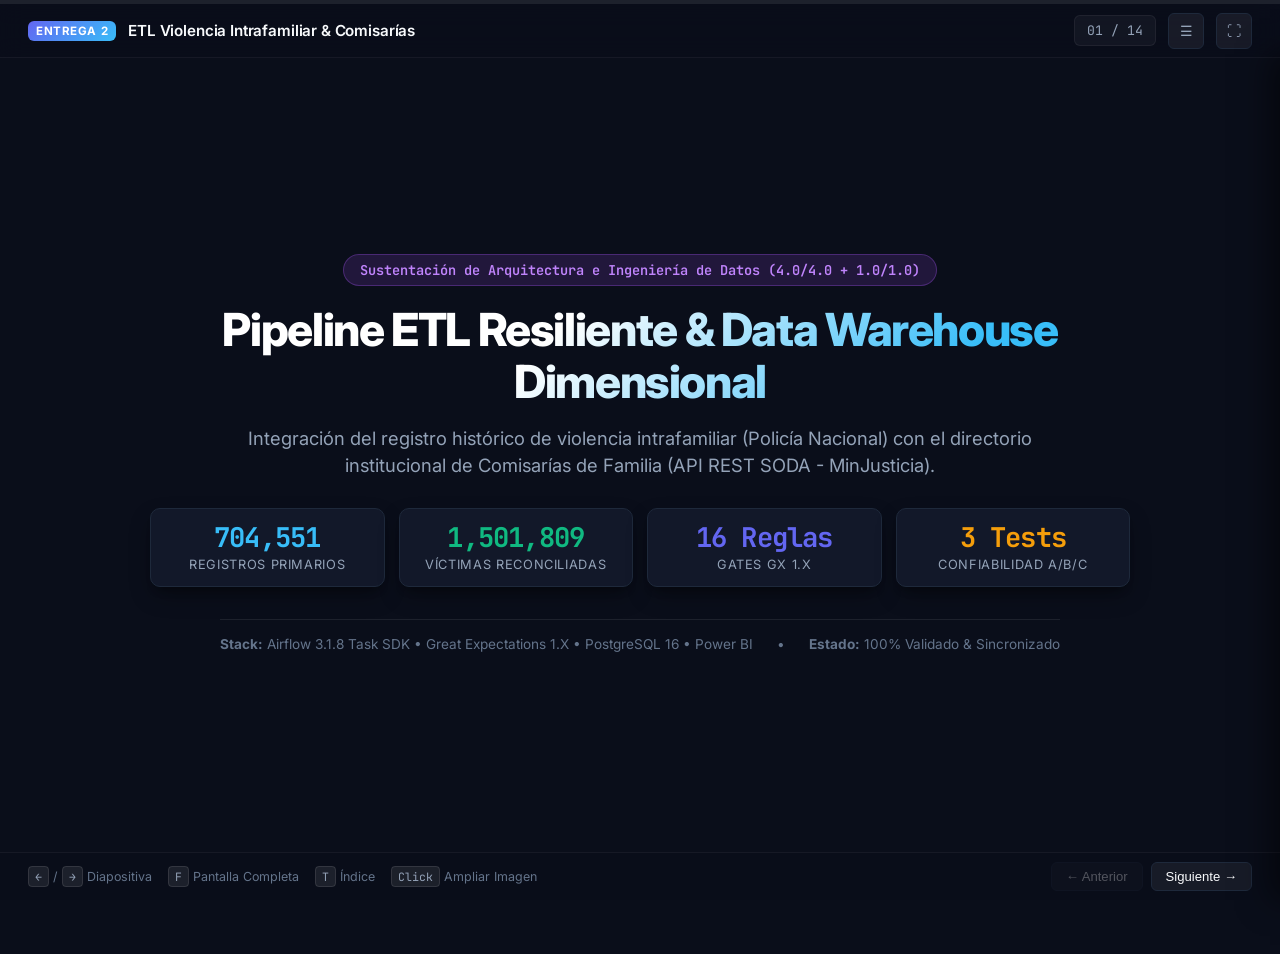
==== slides.html @ 7ca4d3dc "docs: add interactive HTML presentation for Project 2 defense (Deliverable 12)" ====
<!DOCTYPE html>
<html lang="es">
<head>
  <meta charset="UTF-8">
  <meta name="viewport" content="width=device-width, initial-scale=1.0">
  <title>Sustentación Proyecto 2: Pipeline ETL Resiliente y Data Warehouse Dimensional</title>
  <meta name="description" content="Presentación interactiva de sustentación técnica para la Segunda Entrega del Proyecto ETL: Violencia Intrafamiliar y Comisarías de Familia en Colombia.">
  <link rel="preconnect" href="https://fonts.googleapis.com">
  <link rel="preconnect" href="https://fonts.gstatic.com" crossorigin>
  <link href="https://fonts.googleapis.com/css2?family=Inter:wght@300;400;500;600;700;800&family=JetBrains+Mono:wght@400;500;700&display=swap" rel="stylesheet">
  <style>
    :root {
      --bg-dark: #0a0e1a;
      --bg-card: #121829;
      --bg-card-hover: #18223a;
      --border-color: #1e293b;
      --border-highlight: #3b82f6;
      --text-main: #f8fafc;
      --text-muted: #94a3b8;
      --text-dim: #64748b;
      --accent-blue: #38bdf8;
      --accent-indigo: #6366f1;
      --accent-emerald: #10b981;
      --accent-rose: #f43f5e;
      --accent-amber: #f59e0b;
      --accent-purple: #a855f7;
      --font-sans: 'Inter', -apple-system, BlinkMacSystemFont, 'Segoe UI', Roboto, sans-serif;
      --font-mono: 'JetBrains Mono', monospace;
      --radius-sm: 6px;
      --radius-md: 10px;
      --radius-lg: 16px;
      --shadow-card: 0 10px 25px -5px rgba(0, 0, 0, 0.4), 0 8px 10px -6px rgba(0, 0, 0, 0.3);
      --shadow-glow: 0 0 20px rgba(56, 189, 248, 0.2);
    }

    * {
      box-sizing: border-box;
      margin: 0;
      padding: 0;
    }

    body {
      font-family: var(--font-sans);
      background-color: var(--bg-dark);
      color: var(--text-main);
      overflow: hidden;
      height: 100vh;
      width: 100vw;
      user-select: none;
    }

    /* Top Progress Bar */
    #progress-bar-container {
      position: fixed;
      top: 0;
      left: 0;
      width: 100%;
      height: 4px;
      background: rgba(255, 255, 255, 0.08);
      z-index: 100;
    }

    #progress-bar {
      height: 100%;
      width: 0%;
      background: linear-gradient(90deg, var(--accent-indigo), var(--accent-blue), var(--accent-emerald));
      transition: width 0.3s cubic-bezier(0.4, 0, 0.2, 1);
    }

    /* Global Header */
    header {
      position: fixed;
      top: 4px;
      left: 0;
      right: 0;
      height: 54px;
      display: flex;
      align-items: center;
      justify-content: space-between;
      padding: 0 28px;
      background: rgba(10, 14, 26, 0.85);
      backdrop-filter: blur(12px);
      border-bottom: 1px solid rgba(255, 255, 255, 0.05);
      z-index: 90;
    }

    .brand {
      display: flex;
      align-items: center;
      gap: 12px;
      font-size: 0.95rem;
      font-weight: 600;
      color: var(--text-main);
      letter-spacing: -0.01em;
    }

    .brand-badge {
      background: linear-gradient(135deg, var(--accent-indigo), var(--accent-blue));
      color: white;
      font-size: 0.72rem;
      font-weight: 700;
      padding: 3px 8px;
      border-radius: var(--radius-sm);
      text-transform: uppercase;
      letter-spacing: 0.05em;
    }

    .header-actions {
      display: flex;
      align-items: center;
      gap: 12px;
    }

    .btn-icon {
      background: rgba(255, 255, 255, 0.06);
      border: 1px solid var(--border-color);
      color: var(--text-muted);
      width: 36px;
      height: 36px;
      border-radius: var(--radius-sm);
      display: inline-flex;
      align-items: center;
      justify-content: center;
      cursor: pointer;
      transition: all 0.2s ease;
      font-size: 0.9rem;
    }

    .btn-icon:hover {
      background: rgba(255, 255, 255, 0.12);
      color: var(--text-main);
      border-color: var(--accent-blue);
    }

    .slide-counter {
      font-family: var(--font-mono);
      font-size: 0.82rem;
      color: var(--text-muted);
      background: rgba(255, 255, 255, 0.04);
      padding: 6px 12px;
      border-radius: var(--radius-sm);
      border: 1px solid rgba(255, 255, 255, 0.06);
    }

    /* Slides Deck Container */
    #deck {
      position: relative;
      width: 100vw;
      height: calc(100vh - 54px - 48px);
      margin-top: 54px;
      overflow: hidden;
    }

    .slide {
      position: absolute;
      top: 0;
      left: 0;
      width: 100%;
      height: 100%;
      padding: 32px 54px;
      display: flex;
      flex-direction: column;
      opacity: 0;
      pointer-events: none;
      transform: translateX(60px);
      transition: opacity 0.35s ease, transform 0.35s cubic-bezier(0.16, 1, 0.3, 1);
      overflow-y: auto;
    }

    .slide.active {
      opacity: 1;
      pointer-events: auto;
      transform: translateX(0);
    }

    .slide.prev {
      transform: translateX(-60px);
      opacity: 0;
    }

    /* Slide Header */
    .slide-header {
      margin-bottom: 22px;
      display: flex;
      justify-content: space-between;
      align-items: flex-end;
      border-bottom: 1px solid rgba(255, 255, 255, 0.06);
      padding-bottom: 14px;
    }

    .slide-tag {
      font-family: var(--font-mono);
      font-size: 0.75rem;
      font-weight: 600;
      text-transform: uppercase;
      letter-spacing: 0.08em;
      color: var(--accent-blue);
      margin-bottom: 4px;
    }

    .slide-title {
      font-size: 1.85rem;
      font-weight: 700;
      letter-spacing: -0.02em;
      color: var(--text-main);
      display: flex;
      align-items: center;
      gap: 12px;
    }

    .slide-subtitle {
      font-size: 0.95rem;
      color: var(--text-muted);
      margin-top: 4px;
      max-width: 850px;
    }

    .slide-body {
      flex: 1;
      display: flex;
      flex-direction: column;
      gap: 18px;
    }

    /* Layout Grids */
    .grid-2 {
      display: grid;
      grid-template-columns: 1fr 1fr;
      gap: 20px;
      height: 100%;
    }

    .grid-3 {
      display: grid;
      grid-template-columns: repeat(3, 1fr);
      gap: 16px;
    }

    .grid-4 {
      display: grid;
      grid-template-columns: repeat(4, 1fr);
      gap: 14px;
    }

    .grid-sidebar {
      display: grid;
      grid-template-columns: 360px 1fr;
      gap: 24px;
      height: 100%;
    }

    .grid-main-side {
      display: grid;
      grid-template-columns: 1.35fr 1fr;
      gap: 22px;
      height: 100%;
    }

    /* Card Component */
    .card {
      background: var(--bg-card);
      border: 1px solid var(--border-color);
      border-radius: var(--radius-md);
      padding: 20px;
      box-shadow: var(--shadow-card);
      display: flex;
      flex-direction: column;
      position: relative;
      overflow: hidden;
    }

    .card.highlight {
      border-color: rgba(56, 189, 248, 0.4);
      background: linear-gradient(145deg, rgba(18, 24, 41, 0.95), rgba(30, 41, 59, 0.6));
    }

    .card.accent-emerald {
      border-left: 4px solid var(--accent-emerald);
    }

    .card.accent-blue {
      border-left: 4px solid var(--accent-blue);
    }

    .card.accent-amber {
      border-left: 4px solid var(--accent-amber);
    }

    .card.accent-rose {
      border-left: 4px solid var(--accent-rose);
    }

    .card.accent-indigo {
      border-left: 4px solid var(--accent-indigo);
    }

    .card-title {
      font-size: 1.05rem;
      font-weight: 600;
      color: var(--text-main);
      margin-bottom: 10px;
      display: flex;
      align-items: center;
      justify-content: space-between;
      gap: 8px;
    }

    .card-subtitle {
      font-size: 0.82rem;
      color: var(--text-muted);
      margin-bottom: 12px;
    }

    /* Metric Badge & Pill */
    .metric-value {
      font-family: var(--font-mono);
      font-size: 2rem;
      font-weight: 700;
      color: var(--text-main);
      line-height: 1.1;
      letter-spacing: -0.03em;
    }

    .metric-label {
      font-size: 0.8rem;
      color: var(--text-muted);
      text-transform: uppercase;
      letter-spacing: 0.05em;
      margin-top: 4px;
    }

    .pill {
      font-family: var(--font-mono);
      font-size: 0.72rem;
      padding: 3px 8px;
      border-radius: 999px;
      font-weight: 600;
      display: inline-flex;
      align-items: center;
      gap: 5px;
      width: fit-content;
    }

    .pill.emerald { background: rgba(16, 185, 129, 0.15); color: #34d399; border: 1px solid rgba(16, 185, 129, 0.3); }
    .pill.blue { background: rgba(56, 189, 248, 0.15); color: #38bdf8; border: 1px solid rgba(56, 189, 248, 0.3); }
    .pill.rose { background: rgba(244, 63, 94, 0.15); color: #fb7185; border: 1px solid rgba(244, 63, 94, 0.3); }
    .pill.amber { background: rgba(245, 158, 11, 0.15); color: #fbbf24; border: 1px solid rgba(245, 158, 11, 0.3); }
    .pill.purple { background: rgba(168, 85, 247, 0.15); color: #c084fc; border: 1px solid rgba(168, 85, 247, 0.3); }

    /* Lists */
    ul.check-list, ol.num-list {
      list-style: none;
      display: flex;
      flex-direction: column;
      gap: 10px;
      font-size: 0.88rem;
      color: #cbd5e1;
    }

    ul.check-list li {
      position: relative;
      padding-left: 22px;
      line-height: 1.45;
    }

    ul.check-list li::before {
      content: "✓";
      position: absolute;
      left: 0;
      color: var(--accent-emerald);
      font-weight: 700;
      font-size: 0.9rem;
    }

    ol.num-list {
      counter-reset: custom-counter;
    }

    ol.num-list li {
      counter-increment: custom-counter;
      position: relative;
      padding-left: 26px;
      line-height: 1.45;
    }

    ol.num-list li::before {
      content: counter(custom-counter);
      position: absolute;
      left: 0;
      top: 1px;
      background: rgba(255, 255, 255, 0.08);
      color: var(--accent-blue);
      font-family: var(--font-mono);
      font-size: 0.72rem;
      width: 18px;
      height: 18px;
      border-radius: 50%;
      display: flex;
      align-items: center;
      justify-content: center;
      font-weight: 700;
    }

    /* Tables */
    .table-container {
      width: 100%;
      overflow-x: auto;
      border-radius: var(--radius-sm);
      border: 1px solid rgba(255, 255, 255, 0.08);
    }

    table.data-table {
      width: 100%;
      border-collapse: collapse;
      font-size: 0.82rem;
      text-align: left;
    }

    table.data-table th {
      background: rgba(255, 255, 255, 0.04);
      color: var(--text-muted);
      font-family: var(--font-mono);
      font-weight: 600;
      text-transform: uppercase;
      font-size: 0.72rem;
      padding: 10px 14px;
      border-bottom: 1px solid rgba(255, 255, 255, 0.08);
    }

    table.data-table td {
      padding: 9px 14px;
      border-bottom: 1px solid rgba(255, 255, 255, 0.04);
      color: #cbd5e1;
    }

    table.data-table tr:last-child td {
      border-bottom: none;
    }

    table.data-table tr:hover td {
      background: rgba(255, 255, 255, 0.02);
    }

    /* Images & Lightbox Trigger */
    .img-preview-box {
      position: relative;
      border-radius: var(--radius-md);
      overflow: hidden;
      border: 1px solid var(--border-color);
      background: #000;
      cursor: zoom-in;
      display: flex;
      align-items: center;
      justify-content: center;
      max-height: 100%;
      transition: transform 0.2s ease, border-color 0.2s ease;
    }

    .img-preview-box:hover {
      border-color: var(--accent-blue);
      box-shadow: var(--shadow-glow);
    }

    .img-preview-box img {
      width: 100%;
      height: 100%;
      object-fit: contain;
      display: block;
      transition: opacity 0.2s;
    }

    .zoom-hint {
      position: absolute;
      bottom: 8px;
      right: 8px;
      background: rgba(0, 0, 0, 0.75);
      color: white;
      font-size: 0.72rem;
      padding: 3px 8px;
      border-radius: var(--radius-sm);
      backdrop-filter: blur(4px);
      pointer-events: none;
      display: flex;
      align-items: center;
      gap: 4px;
    }

    /* Lightbox Modal */
    #lightbox {
      position: fixed;
      top: 0;
      left: 0;
      width: 100vw;
      height: 100vh;
      background: rgba(4, 7, 15, 0.94);
      backdrop-filter: blur(10px);
      z-index: 1000;
      display: none;
      align-items: center;
      justify-content: center;
      padding: 30px;
      flex-direction: column;
    }

    #lightbox.active {
      display: flex;
    }

    #lightbox img {
      max-width: 94vw;
      max-height: 86vh;
      object-fit: contain;
      border-radius: var(--radius-md);
      box-shadow: 0 20px 50px rgba(0,0,0,0.8);
      border: 1px solid rgba(255, 255, 255, 0.1);
    }

    #lightbox-caption {
      margin-top: 14px;
      color: var(--text-muted);
      font-size: 0.9rem;
      font-family: var(--font-mono);
      text-align: center;
    }

    #lightbox-close {
      position: absolute;
      top: 20px;
      right: 24px;
      background: rgba(255, 255, 255, 0.1);
      border: none;
      color: white;
      font-size: 1.5rem;
      width: 44px;
      height: 44px;
      border-radius: 50%;
      cursor: pointer;
      display: flex;
      align-items: center;
      justify-content: center;
      transition: background 0.2s;
    }

    #lightbox-close:hover {
      background: var(--accent-rose);
    }

    /* Code Snippets */
    .code-block {
      font-family: var(--font-mono);
      font-size: 0.78rem;
      background: rgba(0, 0, 0, 0.45);
      padding: 12px 14px;
      border-radius: var(--radius-sm);
      border: 1px solid rgba(255, 255, 255, 0.06);
      color: #38bdf8;
      overflow-x: auto;
      line-height: 1.45;
    }

    /* Global Navigation Footer */
    footer {
      position: fixed;
      bottom: 0;
      left: 0;
      right: 0;
      height: 48px;
      display: flex;
      align-items: center;
      justify-content: space-between;
      padding: 0 28px;
      background: rgba(10, 14, 26, 0.92);
      border-top: 1px solid rgba(255, 255, 255, 0.05);
      z-index: 90;
    }

    .nav-hints {
      display: flex;
      align-items: center;
      gap: 16px;
      font-size: 0.78rem;
      color: var(--text-dim);
    }

    .key-badge {
      background: rgba(255, 255, 255, 0.08);
      color: var(--text-muted);
      font-family: var(--font-mono);
      padding: 2px 6px;
      border-radius: 4px;
      font-size: 0.72rem;
      border: 1px solid rgba(255, 255, 255, 0.1);
    }

    .nav-controls {
      display: flex;
      align-items: center;
      gap: 8px;
    }

    .nav-btn {
      background: rgba(255, 255, 255, 0.06);
      border: 1px solid var(--border-color);
      color: var(--text-main);
      padding: 6px 14px;
      border-radius: var(--radius-sm);
      font-size: 0.82rem;
      font-weight: 500;
      cursor: pointer;
      display: flex;
      align-items: center;
      gap: 6px;
      transition: all 0.2s ease;
    }

    .nav-btn:hover {
      background: var(--accent-indigo);
      border-color: var(--accent-indigo);
      color: white;
    }

    .nav-btn:disabled {
      opacity: 0.3;
      pointer-events: none;
    }

    /* Table of Contents Drawer */
    #toc-drawer {
      position: fixed;
      top: 54px;
      right: -360px;
      width: 360px;
      height: calc(100vh - 54px);
      background: rgba(14, 20, 36, 0.96);
      backdrop-filter: blur(16px);
      border-left: 1px solid rgba(255, 255, 255, 0.08);
      z-index: 95;
      padding: 24px;
      transition: right 0.3s cubic-bezier(0.16, 1, 0.3, 1);
      overflow-y: auto;
      box-shadow: -10px 0 30px rgba(0,0,0,0.5);
    }

    #toc-drawer.open {
      right: 0;
    }

    .toc-title {
      font-size: 1.1rem;
      font-weight: 700;
      margin-bottom: 16px;
      display: flex;
      align-items: center;
      justify-content: space-between;
      color: var(--text-main);
    }

    .toc-list {
      list-style: none;
      display: flex;
      flex-direction: column;
      gap: 8px;
    }

    .toc-item {
      padding: 10px 14px;
      border-radius: var(--radius-sm);
      font-size: 0.85rem;
      color: var(--text-muted);
      cursor: pointer;
      display: flex;
      align-items: center;
      gap: 10px;
      transition: all 0.15s ease;
      border: 1px solid transparent;
    }

    .toc-item:hover {
      background: rgba(255, 255, 255, 0.05);
      color: var(--text-main);
    }

    .toc-item.active {
      background: rgba(56, 189, 248, 0.12);
      border-color: rgba(56, 189, 248, 0.3);
      color: var(--accent-blue);
      font-weight: 600;
    }

    .toc-idx {
      font-family: var(--font-mono);
      font-size: 0.72rem;
      color: var(--text-dim);
    }

    /* Print Styles */
    @media print {
      body {
        overflow: visible !important;
        height: auto !important;
        background: #fff !important;
        color: #000 !important;
      }
      header, footer, #progress-bar-container, #toc-drawer {
        display: none !important;
      }
      #deck {
        margin: 0 !important;
        height: auto !important;
      }
      .slide {
        position: relative !important;
        opacity: 1 !important;
        transform: none !important;
        page-break-after: always !important;
        height: 100vh !important;
        padding: 20px !important;
      }
      .card {
        background: #f8fafc !important;
        border: 1px solid #cbd5e1 !important;
        color: #000 !important;
      }
    }
  </style>
</head>
<body>

  <!-- Top Progress Bar -->
  <div id="progress-bar-container">
    <div id="progress-bar"></div>
  </div>

  <!-- Global Header -->
  <header>
    <div class="brand">
      <span class="brand-badge">Entrega 2</span>
      <span>ETL Violencia Intrafamiliar & Comisarías</span>
    </div>
    <div class="header-actions">
      <div class="slide-counter" id="slide-indicator">01 / 14</div>
      <button class="btn-icon" id="btn-toc" title="Tabla de Contenidos (T)">☰</button>
      <button class="btn-icon" id="btn-fullscreen" title="Pantalla Completa (F)">⛶</button>
    </div>
  </header>

  <!-- Slide Deck Container -->
  <main id="deck">

    <!-- SLIDE 1: PORTADA -->
    <section class="slide active" data-slide="1">
      <div style="height: 100%; display: flex; flex-direction: column; justify-content: center; align-items: center; text-align: center; max-width: 980px; margin: 0 auto;">
        <div class="pill purple" style="margin-bottom: 18px; font-size: 0.85rem; padding: 6px 16px;">
          Sustentación de Arquitectura e Ingeniería de Datos (4.0/4.0 + 1.0/1.0)
        </div>
        <h1 style="font-size: 2.85rem; font-weight: 800; letter-spacing: -0.03em; line-height: 1.15; margin-bottom: 16px; background: linear-gradient(135deg, #ffffff 40%, var(--accent-blue) 80%); -webkit-background-clip: text; -webkit-text-fill-color: transparent;">
          Pipeline ETL Resiliente & Data Warehouse Dimensional
        </h1>
        <p style="font-size: 1.15rem; color: var(--text-muted); line-height: 1.5; margin-bottom: 28px; max-width: 820px;">
          Integración del registro histórico de violencia intrafamiliar (Policía Nacional) con el directorio institucional de Comisarías de Familia (API REST SODA - MinJusticia).
        </p>
        
        <div class="grid-4" style="width: 100%; margin-bottom: 32px;">
          <div class="card" style="padding: 14px; text-align: center;">
            <div class="metric-value" style="color: var(--accent-blue); font-size: 1.7rem;">704,551</div>
            <div class="metric-label">Registros Primarios</div>
          </div>
          <div class="card" style="padding: 14px; text-align: center;">
            <div class="metric-value" style="color: var(--accent-emerald); font-size: 1.7rem;">1,501,809</div>
            <div class="metric-label">Víctimas Reconciliadas</div>
          </div>
          <div class="card" style="padding: 14px; text-align: center;">
            <div class="metric-value" style="color: var(--accent-indigo); font-size: 1.7rem;">16 Reglas</div>
            <div class="metric-label">Gates GX 1.X</div>
          </div>
          <div class="card" style="padding: 14px; text-align: center;">
            <div class="metric-value" style="color: var(--accent-amber); font-size: 1.7rem;">3 Tests</div>
            <div class="metric-label">Confiabilidad A/B/C</div>
          </div>
        </div>

        <div style="font-size: 0.85rem; color: var(--text-dim); display: flex; gap: 24px; align-items: center; border-top: 1px solid rgba(255, 255, 255, 0.08); padding-top: 16px;">
          <span><strong>Stack:</strong> Airflow 3.1.8 Task SDK • Great Expectations 1.X • PostgreSQL 16 • Power BI</span>
          <span>•</span>
          <span><strong>Estado:</strong> 100% Validado & Sincronizado</span>
        </div>
      </div>
    </section>

    <!-- SLIDE 2: ALCANCE ANALÍTICO R1-R7 -->
    <section class="slide" data-slide="2">
      <div class="slide-header">
        <div>
          <div class="slide-tag">Requisitos Analíticos & Valor del Negocio</div>
          <h2 class="slide-title">Continuidad R1–R5 y Nuevos Requisitos R6–R7</h2>
          <div class="slide-subtitle">Transición desde la línea base descriptiva hacia la analítica de capacidad de respuesta institucional mediante la API SODA.</div>
        </div>
        <span class="pill blue">Secciones 3 y 4</span>
      </div>

      <div class="slide-body">
        <div class="grid-2">
          <!-- Columna R1-R5 -->
          <div class="card accent-indigo">
            <div class="card-title">
              <span>Línea Base: Continuidad R1–R5</span>
              <span class="pill purple">Fuente Primaria</span>
            </div>
            <div class="card-subtitle">Monitoreo histórico, temporal, demográfico y geográfico (Policía Nacional).</div>
            <ul class="check-list" style="gap: 12px;">
              <li><strong>R1 (Evolución Anual):</strong> Serie de tiempo 2010–2026. Identificación de picos post-pandemia (>150k víctimas en 2024).</li>
              <li><strong>R2 (Concentración Geográfica):</strong> Departamentos con mayor volumen. Bogotá D.C., Antioquia y Cundinamarca concentran >45%.</li>
              <li><strong>R3 (Brecha de Género):</strong> Desagregación por sexo y grupos etarios. El 76.8% de las víctimas son mujeres en edad productiva.</li>
              <li><strong>R4 (Mecanismos de Agresión):</strong> Prevalencia de armas contundentes y violencia física directa (>90% de casos).</li>
              <li><strong>R5 (Vulnerabilidad de Menores):</strong> Distribución departamental de violencia contra niños, niñas y adolescentes.</li>
            </ul>
          </div>

          <!-- Columna R6-R7 -->
          <div class="card accent-emerald highlight">
            <div class="card-title">
              <span>Valor Agregado API: Requisitos R6 y R7</span>
              <span class="pill emerald">Integración API SODA</span>
            </div>
            <div class="card-subtitle">Cruces matemáticos entre la demanda de auxilio y la oferta institucional real.</div>
            
            <div style="display: flex; flex-direction: column; gap: 14px; margin-top: 6px;">
              <div style="background: rgba(16, 185, 129, 0.08); border: 1px solid rgba(16, 185, 129, 0.25); border-radius: var(--radius-sm); padding: 14px;">
                <div style="font-weight: 700; color: #34d399; font-size: 0.95rem; margin-bottom: 4px;">R6: Sobrecarga Institucional por Municipio</div>
                <div style="font-size: 0.85rem; color: #cbd5e1; line-height: 1.4;">
                  Calcula el ratio de <code>casos_por_comisaria = denuncias_totales / comisarias_activas</code>. Permite detectar municipios donde cada comisaría atiende más de 1,000 incidentes al año (ej. Soacha, Cali, Medellín).
                </div>
              </div>

              <div style="background: rgba(56, 189, 248, 0.08); border: 1px solid rgba(56, 189, 248, 0.25); border-radius: var(--radius-sm); padding: 14px;">
                <div style="font-weight: 700; color: #38bdf8; font-size: 0.95rem; margin-bottom: 4px;">R7: Índice de Prioridad Institucional (Vacío de Cobertura)</div>
                <div style="font-size: 0.85rem; color: #cbd5e1; line-height: 1.4;">
                  Identifica municipios con presencia significativa de violencia intrafamiliar pero con <strong>0 comisarías habilitadas</strong>. Prioriza la apertura urgente de sedes de justicia familiar en 29 municipios críticos.
                </div>
              </div>

              <div class="pill amber" style="margin-top: 4px;">
                Cumplimiento estricto: R6 y R7 requieren obligatoriamente datos de ambas fuentes.
              </div>
            </div>
          </div>
        </div>
      </div>
    </section>

    <!-- SLIDE 3: ARQUITECTURA DEL SISTEMA -->
    <section class="slide" data-slide="3">
      <div class="slide-header">
        <div>
          <div class="slide-tag">Ingeniería & Pipeline</div>
          <h2 class="slide-title">Arquitectura del Sistema y Flujo End-to-End</h2>
          <div class="slide-subtitle">Diseño dual-branch con compuertas de calidad no bloqueantes a nivel profiling y compuertas críticas atómicas.</div>
        </div>
        <span class="pill blue">Sección 7</span>
      </div>

      <div class="slide-body">
        <div class="grid-main-side">
          <!-- Diagrama de Flujo -->
          <div class="card" style="padding: 10px;">
            <div class="img-preview-box" onclick="openLightbox('docs/Pipeline Workflow ETL-C2.png', 'Diagrama de Arquitectura y Pipeline Workflow ETL-C2')">
              <img src="docs/Pipeline Workflow ETL-C2.png" onerror="if(!this.dataset.retried){this.dataset.retried=1;this.src='../Pipeline Workflow ETL-C2.png';}" alt="Pipeline Workflow">
              <div class="zoom-hint">🔍 Clic para ampliar</div>
            </div>
          </div>

          <!-- Decisiones de Ingeniería -->
          <div class="card">
            <div class="card-title">Decisiones Clave de Arquitectura</div>
            <ul class="check-list" style="gap: 12px; margin-top: 6px;">
              <li><strong>Desacoplamiento Estricto:</strong> Se separa el profiling de la transformación, y la validación de la limpieza (Sección 10).</li>
              <li><strong>Arquitectura Dual-Branch:</strong> Ambas ramas (primaria y API) se extraen y validan en paralelo antes de confluir en la integración.</li>
              <li><strong>Inmutabilidad de Raw:</strong> Los datos crudos se preservan intactos junto con sus manifiestos criptográficos (SHA-256).</li>
              <li><strong>Task Interfaces Ligeras:</strong> Se evita usar XCom para mover datos masivos; solo transfiere metadatos (`batch_id`, paths parquet, métricas).</li>
              <li><strong>Carga Atómica:</strong> PostgreSQL ejecuta la carga de 6 tablas y vistas analíticas dentro de una sola transacción ACID.</li>
            </ul>
          </div>
        </div>
      </div>
    </section>

    <!-- SLIDE 4: ENTENDIMIENTO DE FUENTES & API SODA -->
    <section class="slide" data-slide="4">
      <div class="slide-header">
        <div>
          <div class="slide-tag">Adquisición de Datos</div>
          <h2 class="slide-title">Entendimiento de Fuentes, Extracción y Fallback</h2>
          <div class="slide-subtitle">Estrategia de ingesta programática resiliente ante cortes de red y trazabilidad criptográfica.</div>
        </div>
        <span class="pill emerald">Secciones 5 y 11</span>
      </div>

      <div class="slide-body">
        <div class="grid-2">
          <!-- Fuente Primaria -->
          <div class="card accent-indigo">
            <div class="card-title">
              <span>Fuente Primaria: Policía Nacional</span>
              <span class="pill blue">704,551 filas</span>
            </div>
            <div class="card-subtitle">Histórico consolidado de incidentes de violencia intrafamiliar en Colombia (2010–2026).</div>
            <div class="table-container" style="margin-bottom: 12px;">
              <table class="data-table">
                <tr><th>Atributo</th><th>Tipo</th><th>Propósito</th></tr>
                <tr><td><code>FECHA HECHO</code></td><td>Date</td><td>Clave temporal para dim_tiempo</td></tr>
                <tr><td><code>CODIGO DANE</code></td><td>String (5)</td><td>Clave de integración con dim_geografia</td></tr>
                <tr><td><code>GENERO / EDAD</code></td><td>String/Int</td><td>Perfil demográfico en dim_victima</td></tr>
                <tr><td><code>ARMAS MEDIOS</code></td><td>String</td><td>Mecanismo de agresión en dim_medio</td></tr>
                <tr><td><code>CANTIDAD</code></td><td>Integer</td><td>Métrica aditiva de víctimas humanas</td></tr>
              </table>
            </div>
            <div class="code-block">SHA-256: 7d6c66cf01826f56... (Inmutable)</div>
          </div>

          <!-- Fuente Secundaria API -->
          <div class="card accent-emerald">
            <div class="card-title">
              <span>Fuente Secundaria: API REST SODA</span>
              <span class="pill emerald">1,249 registros</span>
            </div>
            <div class="card-subtitle">Directorio oficial de Comisarías de Familia (MinJusticia / datos.gov.co: <code>7tuu-upb2</code>).</div>
            <div class="table-container" style="margin-bottom: 12px;">
              <table class="data-table">
                <tr><th>Atributo API</th><th>Tipo</th><th>Mapeo Dimensional</th></tr>
                <tr><td><code>c_digo_dane_del_municipio</code></td><td>Text</td><td>Llave de cruce municipal (DANE)</td></tr>
                <tr><td><code>existencia_de_comisarias</code></td><td>Text</td><td>Indicador de presencia (SI / NO)</td></tr>
                <tr><td><code>nombre_de_la_comisar_a</code></td><td>Text</td><td>Directorio físico en dim_comisaria</td></tr>
                <tr><td><code>modalidad</code></td><td>Text</td><td>Tipo institucional (Única, Mixta)</td></tr>
              </table>
            </div>
            
            <div style="background: rgba(16, 185, 129, 0.08); border: 1px solid rgba(16, 185, 129, 0.25); border-radius: var(--radius-sm); padding: 10px;">
              <strong style="color: #34d399; font-size: 0.85rem;">Mecanismo de Resiliencia (Fallback):</strong>
              <div style="font-size: 0.8rem; color: #cbd5e1; margin-top: 3px;">
                La consulta SODA se ejecuta en vivo con timeout de 30s. Si ocurre desconexión, activa automáticamente el respaldo local en <code>data/raw/api_comisarias_fallback.json</code> registrando <code>fallback_to_cache: True</code> en el manifiesto.
              </div>
            </div>
          </div>
        </div>
      </div>
    </section>

    <!-- SLIDE 5: COMPUERTAS GREAT EXPECTATIONS -->
    <section class="slide" data-slide="5">
      <div class="slide-header">
        <div>
          <div class="slide-tag">Aseguramiento de Calidad</div>
          <h2 class="slide-title">Gates Automatizados con Great Expectations (GX 1.X)</h2>
          <div class="slide-subtitle">Arquitectura de 3 compuertas de validación con severidades tipificadas (Critical vs Warning) y umbrales justificados.</div>
        </div>
        <span class="pill amber">Secciones 9 y 10</span>
      </div>

      <div class="slide-body">
        <div class="grid-3" style="height: 100%;">
          <!-- Gate 1 -->
          <div class="card accent-blue">
            <div class="card-title">
              <span>Gate 1: Raw Primario</span>
              <span class="pill blue">6 Reglas</span>
            </div>
            <div class="card-subtitle">Audita integridad de entrada del dataset policial crudo.</div>
            <ul class="check-list" style="font-size: 0.82rem; gap: 8px;">
              <li><code>DQ-RAW1-01</code> (Critical): Completitud de 9 columnas obligatorias.</li>
              <li><code>DQ-RAW1-02</code> (Critical): 0 nulos en Fecha Hecho.</li>
              <li><code>DQ-RAW1-03</code> (Critical): Fechas en rango histórico válido (sin fechas futuras).</li>
              <li><code>DQ-RAW1-04</code> (Critical): Cantidad víctimas > 0 (sin negativos ni ceros).</li>
              <li><code>DQ-RAW1-05</code> (Warning): Código DANE entre 4 y 5 dígitos (tolera padding).</li>
              <li><code>DQ-RAW1-06</code> (Critical): 0 filas duplicadas completas.</li>
            </ul>
            <div class="pill emerald" style="margin-top: auto;">Resultado: 100% Passed (704,551 filas)</div>
          </div>

          <!-- Gate 2 -->
          <div class="card accent-rose">
            <div class="card-title">
              <span>Gate 2: Raw API SODA</span>
              <span class="pill rose">5 Reglas</span>
            </div>
            <div class="card-subtitle">Protege la ingesta del directorio de comisarías.</div>
            <ul class="check-list" style="font-size: 0.82rem; gap: 8px;">
              <li><code>DQ-RAW2-01</code> (Critical): Presencia de 6 columnas requeridas por el contrato.</li>
              <li><code>DQ-RAW2-02</code> (Critical): 0 nulos en Departamento.</li>
              <li><code>DQ-RAW2-03</code> (Critical): Formato regex de código DANE (5 dígitos numéricos).</li>
              <li><code>DQ-RAW2-04</code> (Critical): Valores válidos en <code>existencia_de_comisarias</code>.</li>
              <li><code>DQ-RAW2-05</code> (Warning): Volumen mínimo esperado (>1,000 registros).</li>
            </ul>
            <div class="pill emerald" style="margin-top: auto;">Resultado: 100% Passed (1,249 filas)</div>
          </div>

          <!-- Gate 3 -->
          <div class="card accent-emerald">
            <div class="card-title">
              <span>Gate 3: Prepared Data</span>
              <span class="pill emerald">5 Suites / 13 Reglas</span>
            </div>
            <div class="card-subtitle">Verificación de pre-carga al Data Warehouse.</div>
            <ul class="check-list" style="font-size: 0.82rem; gap: 8px;">
              <li><code>DQ-PREP-01</code> (Critical): Unicidad del grano declarado en la Fact Table.</li>
              <li><code>DQ-PREP-02</code> (Critical): Integridad referencial (FKs no nulas).</li>
              <li><code>DQ-PREP-03</code> (Critical): Reconciliación matemática exacta de víctimas.</li>
              <li><code>DQ-PREP-04</code> (Critical): 0 claves foráneas huérfanas en dimensiones.</li>
              <li><code>DQ-PREP-05</code> (Critical): Unicidad de surrogate keys en dimensiones.</li>
            </ul>
            <div class="pill emerald" style="margin-top: auto;">Resultado: 100% Passed (Pre-load OK)</div>
          </div>
        </div>
      </div>
    </section>

    <!-- SLIDE 6: CONTRATO DE INTEGRACIÓN & TRANSFORMACIÓN -->
    <section class="slide" data-slide="6">
      <div class="slide-header">
        <div>
          <div class="slide-tag">Ingeniería de Transformación</div>
          <h2 class="slide-title">Contrato de Integración y Deduplicación al Grano</h2>
          <div class="slide-subtitle">Tratamiento de llaves dispares, reconciliación geográfica y deduplicación con conservación exacta de métricas.</div>
        </div>
        <span class="pill blue">Sección 13</span>
      </div>

      <div class="slide-body">
        <div class="grid-2">
          <!-- Contrato de Integración -->
          <div class="card">
            <div class="card-title">
              <span>Contrato de Integración Geográfica</span>
              <span class="pill blue">DANE 5 Dígitos</span>
            </div>
            <div class="card-subtitle">Estrategia para resolver discrepancias entre catálogo policial y directorio judicial.</div>
            <ul class="check-list" style="gap: 12px;">
              <li><strong>Normalización de Clave:</strong> Relleno a 5 dígitos (<code>zfill(5)</code>) para eliminar desajustes entre <code>"5001"</code> y <code>"05001"</code> (Medellín).</li>
              <li><strong>Tratamiento de Nombres:</strong> Limpieza y estandarización a Title-Case para eliminar discrepancias de tildes y mayúsculas.</li>
              <li><strong>Manejo de Casos de Borde (2 Municipios Especiales):</strong> El directorio API reporta 2 municipios con comisarías pero 0 denuncias policiales registradas. Se preservan en <code>dim_geografia</code> con sus métricas institucionales sin generar claves huérfanas.</li>
              <li><strong>Enriquecimiento Institucional:</strong> Se computan las columnas de soporte <code>total_comisarias</code> y <code>tiene_comisaria</code> en la dimensión geográfica.</li>
            </ul>
          </div>

          <!-- Deduplicación al Grano -->
          <div class="card highlight">
            <div class="card-title">
              <span>Deduplicación al Grano Declarado</span>
              <span class="pill emerald">0 Pérdida de Métricas</span>
            </div>
            <div class="card-subtitle">Colapso de registros redundantes a nivel de incidente/perfil demográfico.</div>
            
            <div style="background: rgba(0,0,0,0.3); border-radius: var(--radius-sm); padding: 14px; margin-bottom: 14px;">
              <div style="font-family: var(--font-mono); font-size: 0.85rem; color: #38bdf8; margin-bottom: 6px;">
                Grano: (id_tiempo, id_geografia, id_victima, id_medio)
              </div>
              <div style="font-size: 0.82rem; color: #cbd5e1; line-height: 1.4;">
                En el dataset original existen múltiples registros para una misma fecha, municipio, perfil de víctima y arma. Se colapsan sumando las métricas aditivas.
              </div>
            </div>

            <div class="grid-2" style="margin-top: auto;">
              <div style="text-align: center; background: rgba(255,255,255,0.03); padding: 12px; border-radius: var(--radius-sm);">
                <div style="font-family: var(--font-mono); font-size: 1.4rem; font-weight: 700; color: #fb7185;">2,837</div>
                <div style="font-size: 0.75rem; color: var(--text-muted);">Registros Colapsados</div>
              </div>
              <div style="text-align: center; background: rgba(255,255,255,0.03); padding: 12px; border-radius: var(--radius-sm);">
                <div style="font-family: var(--font-mono); font-size: 1.4rem; font-weight: 700; color: #34d399;">1,501,809</div>
                <div style="font-size: 0.75rem; color: var(--text-muted);">Víctimas Conservadas (100%)</div>
              </div>
            </div>
          </div>
        </div>
      </div>
    </section>

    <!-- SLIDE 7: MODELO DIMENSIONAL REFINADO -->
    <section class="slide" data-slide="7">
      <div class="slide-header">
        <div>
          <div class="slide-tag">Diseño de Almacenamiento</div>
          <h2 class="slide-title">Refinamiento del Modelo Dimensional (Star Schema)</h2>
          <div class="slide-subtitle">Construcción de 5 dimensiones conformadas y 1 tabla de hechos granular con soporte para R1–R7.</div>
        </div>
        <span class="pill blue">Sección 8</span>
      </div>

      <div class="slide-body">
        <div class="grid-main-side">
          <!-- Diagrama Dimensional -->
          <div class="card" style="padding: 10px;">
            <div class="img-preview-box" onclick="openLightbox('docs/Dimensional Modeling ETL-C2.png', 'Modelo Dimensional Refinado - Esquema en Estrella')">
              <img src="docs/Dimensional Modeling ETL-C2.png" onerror="if(!this.dataset.retried){this.dataset.retried=1;this.src='../Dimensional Modeling ETL-C2.png';}" alt="Dimensional Modeling">
              <div class="zoom-hint">🔍 Clic para ampliar esquema</div>
            </div>
          </div>

          <!-- Especificaciones de Tablas -->
          <div class="card">
            <div class="card-title">Estructura del Esquema en Estrella</div>
            <div class="table-container" style="margin-top: 6px;">
              <table class="data-table">
                <tr><th>Tabla</th><th>Tipo</th><th>Filas</th><th>Rol</th></tr>
                <tr><td><code>fact_violencia</code></td><td>Fact</td><td>701,714</td><td>Hechos a grano atómico con FKs y métricas</td></tr>
                <tr><td><code>dim_tiempo</code></td><td>Dim</td><td>6,056</td><td>Calendario completo (2010–2026)</td></tr>
                <tr><td><code>dim_geografia</code></td><td>Dim</td><td>1,113</td><td>Municipios con indicadores de comisarías</td></tr>
                <tr><td><code>dim_victima</code></td><td>Dim</td><td>11</td><td>Cohortes de género y grupo etario</td></tr>
                <tr><td><code>dim_medio</code></td><td>Dim</td><td>6</td><td>Armas y mecanismos agresores</td></tr>
                <tr><td><code>dim_comisaria</code></td><td>Dim</td><td>1,247</td><td>Directorio físico de sedes institucionales</td></tr>
              </table>
            </div>

            <div style="font-size: 0.8rem; color: var(--text-muted); margin-top: 14px; line-height: 1.45;">
              <strong>Características Técnicas:</strong> Surrogate keys enteras (`BIGINT`/`INT`), índices B-Tree en llaves foráneas, restricción única `uq_fact_grano` para evitar duplicación y vistas analíticas materializadas para Power BI.
            </div>
          </div>
        </div>
      </div>
    </section>

    <!-- SLIDE 8: ORQUESTACIÓN AIRFLOW 3 & RETRIES -->
    <section class="slide" data-slide="8">
      <div class="slide-header">
        <div>
          <div class="slide-tag">Orquestación de Procesos</div>
          <h2 class="slide-title">Orquestación en Airflow 3 Task SDK & Reintentos Selectivos</h2>
          <div class="slide-subtitle">Diseño declarativo moderno (@dag, @task) con política estricta de reintentos basada en la naturaleza del fallo.</div>
        </div>
        <span class="pill purple">Secciones 16, 17 y 18</span>
      </div>

      <div class="slide-body">
        <div class="grid-2">
          <!-- Grafo y SDK -->
          <div class="card">
            <div class="card-title">
              <span>Arquitectura Airflow 3 Task SDK</span>
              <span class="pill blue">0 Import Errors</span>
            </div>
            <div class="card-subtitle">Estructura del DAG <code>etl_violencia_intrafamiliar_segunda_entrega</code>.</div>
            
            <div class="code-block" style="margin-bottom: 12px;">
[extract_primary] ---> [validate_primary_raw (Gate 1)] \
                                                        ---> [transform_and_integrate]
[extract_api]     ---> [validate_api_raw (Gate 2)]     /          |
                                                                   v
                                                        [validate_prepared (Gate 3)]
                                                                   |
                                                                   v
                                                        [load_dimensional_dw]
            </div>

            <ul class="check-list" style="font-size: 0.84rem; gap: 8px;">
              <li><strong>TaskFlow API:</strong> Uso de decoradores <code>@dag</code> y <code>@task</code> sin operadores obsoletos.</li>
              <li><strong>Propagación de Batch ID:</strong> Identificador temporal único (UUID/timestamp) propagado vía XCom para auditar el ciclo de vida del lote.</li>
            </ul>
          </div>

          <!-- Política de Reintentos -->
          <div class="card highlight">
            <div class="card-title">
              <span>Política Justificada de Reintentos</span>
              <span class="pill amber">Sección 18</span>
            </div>
            <div class="card-subtitle">Diferenciación entre fallos determinísticos y transitorios.</div>

            <div class="table-container" style="margin-bottom: 12px;">
              <table class="data-table">
                <tr><th>Tipo de Fallo</th><th>Tareas</th><th>Política</th><th>Justificación Técnica</th></tr>
                <tr>
                  <td><strong style="color: #38bdf8;">Transitorio</strong></td>
                  <td><code>extract_api</code></td>
                  <td><span class="pill blue">3 retries (exp backoff)</span></td>
                  <td>Cortes de red temporales o rate-limiting de la API SODA pueden resolverse en el siguiente intento.</td>
                </tr>
                <tr>
                  <td><strong style="color: #fb7185;">Determinístico</strong></td>
                  <td><code>validate_*</code>, <code>transform_*</code></td>
                  <td><span class="pill rose">0 retries (falla inmediata)</span></td>
                  <td>Una violación de esquema o fallo crítico GX es determinístico. Reintentar desperdicia recursos y enmascara el error.</td>
                </tr>
              </table>
            </div>

            <div class="pill emerald" style="font-size: 0.78rem;">
              Cumplimiento: Detención inmediata con <code>AirflowFailException</code> ante errores críticos.
            </div>
          </div>
        </div>
      </div>
    </section>

    <!-- SLIDE 9: PRUEBAS DE CONFIABILIDAD A, B, C -->
    <section class="slide" data-slide="9">
      <div class="slide-header">
        <div>
          <div class="slide-tag">Ingeniería de Resiliencia</div>
          <h2 class="slide-title">Pruebas Obligatorias de Confiabilidad (A, B y C)</h2>
          <div class="slide-subtitle">Evidencia auditada de ejecución exitosa, bloqueo por fallo controlado y re-ejecución segura sin duplicados.</div>
        </div>
        <span class="pill rose">Sección 20</span>
      </div>

      <div class="slide-body">
        <div class="grid-3" style="height: 100%;">
          <!-- Test A -->
          <div class="card accent-emerald">
            <div class="card-title">
              <span>Test A: Successful Run</span>
              <span class="pill emerald">PASSED</span>
            </div>
            <div class="card-subtitle">Ejecución integral completa con lote conforme a política.</div>
            <ul class="check-list" style="font-size: 0.82rem; gap: 8px;">
              <li>Tiempo total: <strong>22.20 segundos</strong>.</li>
              <li>704,551 filas de origen cargadas en DW.</li>
              <li>Reconciliación: <strong>1,501,809 víctimas</strong>.</li>
              <li>Deltas de víctimas y registros: <strong>0</strong>.</li>
              <li>Huérfanos de claves foráneas: <strong>0</strong>.</li>
            </ul>
            <div class="code-block" style="margin-top: auto; font-size: 0.72rem;">
              docs/evidence/test_a_successful_run.json
            </div>
          </div>

          <!-- Test B -->
          <div class="card accent-rose">
            <div class="card-title">
              <span>Test B: Controlled Failure</span>
              <span class="pill rose">PASSED</span>
            </div>
            <div class="card-subtitle">Inyección de fallo crítico en rama API y verificación de bloqueo.</div>
            <ul class="check-list" style="font-size: 0.82rem; gap: 8px;">
              <li><strong>Condición:</strong> Se elimina columna obligatoria <code>existencia_de_comisarias</code>.</li>
              <li>Gate 2 detecta violación crítica: <code>DQ-RAW2-01</code>.</li>
              <li><code>validate_api_raw</code> lanza <code>ValidationError</code>.</li>
              <li><strong>Downstream:</strong> Transformación y Carga quedan en estado <code>BLOCKED</code>.</li>
              <li><strong>Data Warehouse:</strong> Queda 100% intacto.</li>
            </ul>
            <div class="code-block" style="margin-top: auto; font-size: 0.72rem;">
              docs/evidence/test_b_controlled_failure.json
            </div>
          </div>

          <!-- Test C -->
          <div class="card accent-blue">
            <div class="card-title">
              <span>Test C: Safe Rerun</span>
              <span class="pill blue">PASSED</span>
            </div>
            <div class="card-subtitle">Re-ejecución inmediata sobre el mismo lote (Idempotencia).</div>
            <div class="table-container" style="margin: 8px 0;">
              <table class="data-table" style="font-size: 0.75rem;">
                <tr><th>Métrica</th><th>Antes</th><th>Después</th><th>Delta</th></tr>
                <tr><td>Fact Rows</td><td>701,714</td><td>701,714</td><td><strong>0</strong></td></tr>
                <tr><td>Víctimas</td><td>1,501,809</td><td>1,501,809</td><td><strong>0</strong></td></tr>
                <tr><td>Geografía</td><td>1,113</td><td>1,113</td><td><strong>0</strong></td></tr>
              </table>
            </div>
            <div class="pill emerald" style="font-size: 0.72rem; margin-top: auto;">
              Duplicados silenciosos: FALSO (0)
            </div>
          </div>
        </div>
      </div>
    </section>

    <!-- SLIDE 10: CARGA ATÓMICA EN POSTGRESQL -->
    <section class="slide" data-slide="10">
      <div class="slide-header">
        <div>
          <div class="slide-tag">Persistencia & Calidad de Datos</div>
          <h2 class="slide-title">Implementación del Data Warehouse y Carga Atómica</h2>
          <div class="slide-subtitle">Arquitectura transaccional en PostgreSQL 16 con aislamiento ACID y reconciliación matemática automatizada.</div>
        </div>
        <span class="pill emerald">Sección 15</span>
      </div>

      <div class="slide-body">
        <div class="grid-2">
          <!-- Mecanismo de Carga Atómica -->
          <div class="card accent-indigo">
            <div class="card-title">
              <span>Carga Atómica en Transacción Única</span>
              <span class="pill blue">ACID Guaranteed</span>
            </div>
            <div class="card-subtitle">Protocolo implementado en <code>src/load_dw.py</code> para evitar corrupción parcial.</div>
            
            <ol class="num-list" style="font-size: 0.85rem; gap: 10px;">
              <li><strong>Inicio Transaccional:</strong> Se abre conexión y se deshabilita <code>autocommit</code>.</li>
              <li><strong>Ejecución DDL:</strong> Creación controlada del esquema y llaves primarias/foráneas.</li>
              <li><strong>Bulk Copy Ultrarrápido:</strong> Inserción de 701,714 filas fact y dimensiones mediante <code>COPY FROM STDIN</code> vía <code>StringIO</code> en memoria.</li>
              <li><strong>Vistas Analíticas:</strong> Compilación de vistas SQL para Power BI.</li>
              <li><strong>Verificación de Integridad:</strong> Ejecución de queries SQL de reconciliación.</li>
              <li><strong>Commit / Rollback:</strong> <code>conn.commit()</code> solo ante 0 deltas y 0 huérfanos. En caso de error, <code>conn.rollback()</code> inmediato.</li>
            </ol>
          </div>

          <!-- Reporte de Reconciliación -->
          <div class="card highlight">
            <div class="card-title">
              <span>Reporte de Reconciliación Auditada</span>
              <span class="pill emerald">100% Coincidencia</span>
            </div>
            <div class="card-subtitle">Verificación automática extraída de <code>docs/evidence/reconciliation_report.json</code>.</div>

            <div class="table-container" style="margin-bottom: 14px;">
              <table class="data-table">
                <tr><th>Validación</th><th>Esperado</th><th>Cargado en DW</th><th>Estado</th></tr>
                <tr><td>Registros Policiales</td><td>704,551</td><td>704,551</td><td><span class="pill emerald">Delta 0</span></td></tr>
                <tr><td>Víctimas Totales</td><td>1,501,809</td><td>1,501,809</td><td><span class="pill emerald">Delta 0</span></td></tr>
                <tr><td>Filas Fact (Grano)</td><td>701,714</td><td>701,714</td><td><span class="pill emerald">Exacto</span></td></tr>
                <tr><td>Huérfanos de FK</td><td>0</td><td>0</td><td><span class="pill emerald">Integridad 100%</span></td></tr>
              </table>
            </div>

            <div class="code-block" style="font-size: 0.72rem;">
              "referential_integrity": { "orphan_foreign_keys_count": 0, "integrity_pass": true }
            </div>
          </div>
        </div>
      </div>
    </section>

    <!-- SLIDE 11: RESULTADOS ANALÍTICOS R1-R4 -->
    <section class="slide" data-slide="11">
      <div class="slide-header">
        <div>
          <div class="slide-tag">Consumo de Información & BI</div>
          <h2 class="slide-title">Resultados Analíticos: Patrones Históricos (R1 a R4)</h2>
          <div class="slide-subtitle">Evidencia gráfica conectada directamente a las vistas del Data Warehouse en Power BI.</div>
        </div>
        <span class="pill purple">Sección 21</span>
      </div>

      <div class="slide-body">
        <div class="grid-4" style="height: 100%;">
          <!-- R1 -->
          <div class="card">
            <div class="card-title" style="font-size: 0.9rem;">R1: Evolución Anual</div>
            <div class="img-preview-box" style="height: 170px; margin-bottom: 10px;" onclick="openLightbox('docs/powerbi/r1_evolucion_anual.png', 'R1: Evolución Anual de Violencia Intrafamiliar')">
              <img src="docs/powerbi/r1_evolucion_anual.png" onerror="if(!this.dataset.retried){this.dataset.retried=1;this.src='../powerbi/r1_evolucion_anual.png';}" alt="R1 Evolución">
              <div class="zoom-hint">🔍 Ampliar</div>
            </div>
            <div style="font-size: 0.78rem; color: #cbd5e1; line-height: 1.35;">
              Crecimiento constante desde 2010. Máximo histórico en 2024 superando las 150k víctimas.
            </div>
          </div>

          <!-- R2 -->
          <div class="card">
            <div class="card-title" style="font-size: 0.9rem;">R2: Departamentos</div>
            <div class="img-preview-box" style="height: 170px; margin-bottom: 10px;" onclick="openLightbox('docs/powerbi/r2_departamentos.png', 'R2: Concentración Departamental')">
              <img src="docs/powerbi/r2_departamentos.png" onerror="if(!this.dataset.retried){this.dataset.retried=1;this.src='../powerbi/r2_departamentos.png';}" alt="R2 Departamentos">
              <div class="zoom-hint">🔍 Ampliar</div>
            </div>
            <div style="font-size: 0.78rem; color: #cbd5e1; line-height: 1.35;">
              Bogotá D.C., Antioquia, Cundinamarca, Valle y Santander lideran el volumen nacional de denuncias.
            </div>
          </div>

          <!-- R3 -->
          <div class="card">
            <div class="card-title" style="font-size: 0.9rem;">R3: Brecha de Género</div>
            <div class="img-preview-box" style="height: 170px; margin-bottom: 10px;" onclick="openLightbox('docs/powerbi/r3_genero.png', 'R3: Distribución por Género y Edad')">
              <img src="docs/powerbi/r3_genero.png" onerror="if(!this.dataset.retried){this.dataset.retried=1;this.src='../powerbi/r3_genero.png';}" alt="R3 Género">
              <div class="zoom-hint">🔍 Ampliar</div>
            </div>
            <div style="font-size: 0.78rem; color: #cbd5e1; line-height: 1.35;">
              76.8% mujeres vs 23.2% hombres. Alta concentración en mujeres jóvenes y adultas (20–39 años).
            </div>
          </div>

          <!-- R4 -->
          <div class="card">
            <div class="card-title" style="font-size: 0.9rem;">R4: Mecanismos</div>
            <div class="img-preview-box" style="height: 170px; margin-bottom: 10px;" onclick="openLightbox('docs/powerbi/r4_mecanismos.png', 'R4: Mecanismos de Agresión')">
              <img src="docs/powerbi/r4_mecanismos.png" onerror="if(!this.dataset.retried){this.dataset.retried=1;this.src='../powerbi/r4_mecanismos.png';}" alt="R4 Armas">
              <div class="zoom-hint">🔍 Ampliar</div>
            </div>
            <div style="font-size: 0.78rem; color: #cbd5e1; line-height: 1.35;">
              Predominio abrumador de armas contundentes y violencia física sin armas (>90% de incidentes).
            </div>
          </div>
        </div>
      </div>
    </section>

    <!-- SLIDE 12: RESULTADOS ANALÍTICOS R5-R7 -->
    <section class="slide" data-slide="12">
      <div class="slide-header">
        <div>
          <div class="slide-tag">Impacto y Capacidad Institucional</div>
          <h2 class="slide-title">Análisis de Capacidad Institucional y Vacíos (R5 a R7)</h2>
          <div class="slide-subtitle">Evidencia del valor de la integración con la API SODA para la toma de decisiones del Estado.</div>
        </div>
        <span class="pill emerald">Sección 21</span>
      </div>

      <div class="slide-body">
        <div class="grid-3" style="height: 100%;">
          <!-- R5 -->
          <div class="card accent-blue">
            <div class="card-title" style="font-size: 0.95rem;">R5: Violencia contra Menores</div>
            <div class="img-preview-box" style="height: 220px; margin-bottom: 12px;" onclick="openLightbox('docs/powerbi/r5_mapa_menores.png', 'R5: Vulnerabilidad Geográfica de Menores de Edad')">
              <img src="docs/powerbi/r5_mapa_menores.png" onerror="if(!this.dataset.retried){this.dataset.retried=1;this.src='../powerbi/r5_mapa_menores.png';}" alt="R5 Menores">
              <div class="zoom-hint">🔍 Ampliar</div>
            </div>
            <div style="font-size: 0.82rem; color: #cbd5e1; line-height: 1.4;">
              Foco en departamentos con alta densidad infantil. Alertas prioritarias en zonas periféricas y centros metropolitanos.
            </div>
          </div>

          <!-- R6 -->
          <div class="card accent-amber highlight">
            <div class="card-title" style="font-size: 0.95rem;">
              <span>R6: Sobrecarga Institucional</span>
              <span class="pill amber">API Value</span>
            </div>
            <div class="img-preview-box" style="height: 220px; margin-bottom: 12px;" onclick="openLightbox('docs/powerbi/r6_sobrecarga.png', 'R6: Sobrecarga de Casos por Comisaría')">
              <img src="docs/powerbi/r6_sobrecarga.png" onerror="if(!this.dataset.retried){this.dataset.retried=1;this.src='../powerbi/r6_sobrecarga.png';}" alt="R6 Sobrecarga">
              <div class="zoom-hint">🔍 Ampliar</div>
            </div>
            <div style="font-size: 0.82rem; color: #cbd5e1; line-height: 1.4;">
              Municipios como Soacha, Cali y Bogotá exhiben ratios críticos superiores a <strong>1,200 casos/año por comisaría</strong>, requiriendo refuerzo de personal inmediato.
            </div>
          </div>

          <!-- R7 -->
          <div class="card accent-rose highlight">
            <div class="card-title" style="font-size: 0.95rem;">
              <span>R7: Vacíos de Cobertura (Prioridad)</span>
              <span class="pill rose">API Value</span>
            </div>
            <div class="img-preview-box" style="height: 220px; margin-bottom: 12px;" onclick="openLightbox('docs/powerbi/r7_prioridad.png', 'R7: Municipios Prioritarios con 0 Comisarías')">
              <img src="docs/powerbi/r7_prioridad.png" onerror="if(!this.dataset.retried){this.dataset.retried=1;this.src='../powerbi/r7_prioridad.png';}" alt="R7 Prioridad">
              <div class="zoom-hint">🔍 Ampliar</div>
            </div>
            <div style="font-size: 0.82rem; color: #cbd5e1; line-height: 1.4;">
              Identificación precisa de <strong>29 municipios con alto volumen de incidentes y 0 comisarías</strong>. Justificación directa para inversión del MinJusticia.
            </div>
          </div>
        </div>
      </div>
    </section>

    <!-- SLIDE 13: LIMITACIONES & ESCALABILIDAD -->
    <section class="slide" data-slide="13">
      <div class="slide-header">
        <div>
          <div class="slide-tag">Ingeniería Crítica & Futuro</div>
          <h2 class="slide-title">Limitaciones Técnicas y Estrategia de Escalabilidad</h2>
          <div class="slide-subtitle">Evaluación objetiva de restricciones operacionales del dominio y evolución hacia arquitecturas distribuidas.</div>
        </div>
        <span class="pill amber">Secciones 24 y 27</span>
      </div>

      <div class="slide-body">
        <div class="grid-2">
          <!-- Limitaciones Técnicas -->
          <div class="card">
            <div class="card-title">
              <span>Limitaciones del Dominio y del Pipeline</span>
              <span class="pill amber">Análisis Crítico</span>
            </div>
            <ul class="check-list" style="gap: 12px; margin-top: 6px;">
              <li><strong>Subregistro Estadístico (Cifra Negra):</strong> Los datos representan únicamente denuncias formales ante la Policía Nacional. No capturan agresiones no reportadas por miedo, dependencia o inaccesibilidad física.</li>
              <li><strong>Desfase Temporal del Directorio API:</strong> El catálogo de comisarías del MinJusticia se actualiza semestralmente; cambios recientes en sedes pueden tardar en verse reflejados.</li>
              <li><strong>Escalamiento Vertical de PostgreSQL:</strong> Para cargas superiores a 10M de registros, el bulk copy requiere particionamiento temporal y ajuste de <code>maintenance_work_mem</code>.</li>
            </ul>
          </div>

          <!-- Hoja de Ruta de Escalabilidad -->
          <div class="card accent-indigo">
            <div class="card-title">
              <span>Hoja de Ruta de Escalabilidad (Cloud Native)</span>
              <span class="pill blue">Roadmap</span>
            </div>
            <ul class="check-list" style="gap: 12px; margin-top: 6px;">
              <li><strong>Streaming Ingestion:</strong> Evolución de ingesta batch hacia Apache Kafka para procesar alertas en tiempo real desde comisarías conectadas.</li>
              <li><strong>Data Lakehouse Modular:</strong> Almacenamiento en capas Bronze/Silver/Gold sobre formato Apache Iceberg / Delta Lake en Amazon S3.</li>
              <li><strong>Orquestación en Kubernetes:</strong> Despliegue de ejecutores distribuidos (Celery/KubernetesExecutor) en Airflow para paralelismo masivo de tareas de profiling.</li>
              <li><strong>CI/CD DataOps:</strong> Automatización de pruebas GX previas a producción mediante GitHub Actions.</li>
            </ul>
          </div>
        </div>
      </div>
    </section>

    <!-- SLIDE 14: CONCLUSIONES Y CHECKLIST DE LA RÚBRICA -->
    <section class="slide" data-slide="14">
      <div class="slide-header">
        <div>
          <div class="slide-tag">Cierre de Sustentación</div>
          <h2 class="slide-title">Conclusiones y Cumplimiento de la Rúbrica</h2>
          <div class="slide-subtitle">Verificación final de criterios de evaluación de la Segunda Entrega (5.00 / 5.00 puntos).</div>
        </div>
        <span class="pill emerald">Sección 29</span>
      </div>

      <div class="slide-body">
        <div class="grid-2">
          <!-- Checklist Rúbrica -->
          <div class="card accent-emerald">
            <div class="card-title">
              <span>Checklist de Verificación de Entrega</span>
              <span class="pill emerald">100% Cumplido</span>
            </div>
            <div class="table-container" style="margin-top: 6px;">
              <table class="data-table" style="font-size: 0.78rem;">
                <tr><th>Criterio Evaluado</th><th>Puntaje</th><th>Evidencia en Repositorio</th></tr>
                <tr><td>Requisitos Analíticos, API y Arquitectura</td><td>0.45</td><td>R1–R7 completos, Diagrama de Arquitectura</td></tr>
                <tr><td>Profiling, Riesgos y Reglas de Calidad</td><td>0.55</td><td>16 Reglas GX, Umbrales justificados</td></tr>
                <tr><td>Extracción, Transformación e Integración</td><td>0.70</td><td>SODA API + Fallback, Contrato DANE</td></tr>
                <tr><td>Validación Automatizada con GX</td><td>0.75</td><td>Gates 1, 2 y 3 implementados y auditados</td></tr>
                <tr><td>Orquestación Airflow y Confiabilidad</td><td>0.85</td><td>Airflow 3 Task SDK, Tests A, B y C</td></tr>
                <tr><td>Data Warehouse y Dashboard BI</td><td>0.45</td><td>PostgreSQL ACID + Power BI (.pbix y fotos)</td></tr>
                <tr><td>Seguridad, Repositorio y Documentación</td><td>0.25</td><td>Secrets scan limpio, README detallado</td></tr>
                <tr><td><strong>Sustentación y Defensa Técnica</strong></td><td><strong>1.00</strong></td><td><strong>Diapositivas HTML interactivas y demo</strong></td></tr>
              </table>
            </div>
          </div>

          <!-- Comandos para Demo en Vivo -->
          <div class="card highlight">
            <div class="card-title">
              <span>Entorno de Demostración y Repositorio</span>
              <span class="pill blue">Demo Ready</span>
            </div>
            <div style="font-size: 0.85rem; color: #cbd5e1; margin-bottom: 12px; line-height: 1.4;">
              El proyecto es 100% reproducible y cuenta con scripts listos para inspección o ejecución en vivo:
            </div>

            <div class="code-block" style="margin-bottom: 12px; font-size: 0.75rem;">
# 1. Levantar PostgreSQL Data Warehouse
docker compose up -d postgres_dw

# 2. Ejecutar la Suite de Confiabilidad (A, B y C)
python3 src/run_pipeline.py

# 3. Lanzar Airflow Web UI (Puerto 8080)
docker compose up -d airflow
            </div>

            <div style="font-size: 0.82rem; color: var(--text-muted); line-height: 1.45;">
              <strong>Repositorio Oficial:</strong> <a href="https://github.com/Macowli-0611/Proyecto_etl_c2" target="_blank" style="color: var(--accent-blue); text-decoration: none;">github.com/Macowli-0611/Proyecto_etl_c2</a><br>
              <strong>Rama Principal:</strong> <code>main</code> (Totalmente al día).
            </div>
          </div>
        </div>
      </div>
    </section>

  </main>

  <!-- Global Footer -->
  <footer>
    <div class="nav-hints">
      <span><span class="key-badge">←</span> / <span class="key-badge">→</span> Diapositiva</span>
      <span><span class="key-badge">F</span> Pantalla Completa</span>
      <span><span class="key-badge">T</span> Índice</span>
      <span><span class="key-badge">Click</span> Ampliar Imagen</span>
    </div>
    <div class="nav-controls">
      <button class="nav-btn" id="btn-prev">← Anterior</button>
      <button class="nav-btn" id="btn-next">Siguiente →</button>
    </div>
  </footer>

  <!-- Table of Contents Drawer -->
  <aside id="toc-drawer">
    <div class="toc-title">
      <span>Tabla de Contenidos</span>
      <button class="btn-icon" id="btn-close-toc" style="width: 28px; height: 28px;">✕</button>
    </div>
    <ul class="toc-list" id="toc-container">
      <!-- Generado dinámicamente -->
    </ul>
  </aside>

  <!-- Lightbox Modal for Images -->
  <div id="lightbox" onclick="closeLightbox()">
    <button id="lightbox-close" onclick="closeLightbox()">✕</button>
    <img id="lightbox-img" src="" alt="Ampliada">
    <div id="lightbox-caption"></div>
  </div>

  <script>
    // State
    let currentSlide = 1;
    const slides = document.querySelectorAll('.slide');
    const totalSlides = slides.length;

    // Elements
    const progressBar = document.getElementById('progress-bar');
    const slideIndicator = document.getElementById('slide-indicator');
    const btnPrev = document.getElementById('btn-prev');
    const btnNext = document.getElementById('btn-next');
    const btnToc = document.getElementById('btn-toc');
    const btnCloseToc = document.getElementById('btn-close-toc');
    const tocDrawer = document.getElementById('toc-drawer');
    const tocContainer = document.getElementById('toc-container');
    const btnFullscreen = document.getElementById('btn-fullscreen');
    const lightbox = document.getElementById('lightbox');
    const lightboxImg = document.getElementById('lightbox-img');
    const lightboxCaption = document.getElementById('lightbox-caption');

    // Slide Titles for TOC
    const slideTitles = [
      "Portada: Pipeline ETL & Data Warehouse",
      "Alcance Analítico: R1–R5 y R6–R7",
      "Arquitectura del Sistema & Flujo Dual",
      "Entendimiento de Fuentes & API SODA",
      "Compuertas de Calidad Great Expectations",
      "Contrato de Integración & Grano",
      "Modelo Dimensional Refinado (Star Schema)",
      "Orquestación en Airflow 3 Task SDK",
      "Pruebas de Confiabilidad (A, B y C)",
      "Data Warehouse & Carga Atómica",
      "Resultados Analíticos: R1 a R4",
      "Capacidad Institucional: R5 a R7",
      "Limitaciones Técnicas & Escalabilidad",
      "Conclusiones & Checklist de Rúbrica"
    ];

    // Build TOC
    slideTitles.forEach((title, idx) => {
      const li = document.createElement('li');
      li.className = `toc-item ${idx === 0 ? 'active' : ''}`;
      li.innerHTML = `<span class="toc-idx">${String(idx + 1).padStart(2, '0')}</span> <span>${title}</span>`;
      li.addEventListener('click', () => {
        goToSlide(idx + 1);
        closeToc();
      });
      tocContainer.appendChild(li);
    });

    // Update UI
    function updateSlide() {
      slides.forEach((slide, idx) => {
        const slideNum = idx + 1;
        slide.classList.remove('active', 'prev');
        if (slideNum === currentSlide) {
          slide.classList.add('active');
        } else if (slideNum < currentSlide) {
          slide.classList.add('prev');
        }
      });

      // Update Header Indicator & Progress
      slideIndicator.textContent = `${String(currentSlide).padStart(2, '0')} / ${String(totalSlides).padStart(2, '0')}`;
      const progressPercent = ((currentSlide - 1) / (totalSlides - 1)) * 100;
      progressBar.style.width = `${progressPercent}%`;

      // Update Nav Buttons
      btnPrev.disabled = currentSlide === 1;
      btnNext.disabled = currentSlide === totalSlides;
      btnNext.textContent = currentSlide === totalSlides ? "Fin ✓" : "Siguiente →";

      // Update TOC Active item
      const tocItems = document.querySelectorAll('.toc-item');
      tocItems.forEach((item, idx) => {
        item.classList.toggle('active', idx + 1 === currentSlide);
      });
    }

    function nextSlide() {
      if (currentSlide < totalSlides) {
        currentSlide++;
        updateSlide();
      }
    }

    function prevSlide() {
      if (currentSlide > 1) {
        currentSlide--;
        updateSlide();
      }
    }

    function goToSlide(num) {
      if (num >= 1 && num <= totalSlides) {
        currentSlide = num;
        updateSlide();
      }
    }

    // TOC Drawer Controls
    function toggleToc() {
      tocDrawer.classList.toggle('open');
    }

    function closeToc() {
      tocDrawer.classList.remove('open');
    }

    // Fullscreen Controls
    function toggleFullscreen() {
      if (!document.fullscreenElement) {
        document.documentElement.requestFullscreen().catch(() => {});
      } else {
        if (document.exitFullscreen) {
          document.exitFullscreen();
        }
      }
    }

    // Universal Image Fallback Resolver
    function setupImageFallbacks() {
      document.querySelectorAll('img').forEach(img => {
        img.addEventListener('error', function() {
          const originalSrc = this.getAttribute('data-original-src') || this.getAttribute('src');
          if (!this.getAttribute('data-original-src')) {
            this.setAttribute('data-original-src', originalSrc);
          }
          let attempt = parseInt(this.dataset.attempt || '0', 10);
          
          // Determine filename and subfolder
          const filename = originalSrc.split('/').pop();
          const isPowerBi = originalSrc.includes('powerbi') || filename.startsWith('r');
          
          const candidates = isPowerBi ? [
            'docs/powerbi/' + filename,
            '../powerbi/' + filename,
            'Proyecto_etl_C2/docs/powerbi/' + filename,
            '../../docs/powerbi/' + filename
          ] : [
            'docs/' + filename,
            '../' + filename,
            'Proyecto_etl_C2/docs/' + filename,
            '../../docs/' + filename
          ];

          if (attempt < candidates.length) {
            this.dataset.attempt = attempt + 1;
            this.src = candidates[attempt];
          }
        });
      });
    }

    // Lightbox Controls
    function openLightbox(src, caption) {
      // Find matching img to borrow its verified currentSrc if available
      const matchingImg = Array.from(document.querySelectorAll('img')).find(i => i.src.endsWith(src.split('/').pop()));
      lightboxImg.src = matchingImg ? matchingImg.currentSrc : src;
      lightboxCaption.textContent = caption || "";
      lightbox.classList.add('active');
    }

    function closeLightbox() {
      lightbox.classList.remove('active');
    }

    // Event Listeners
    btnPrev.addEventListener('click', prevSlide);
    btnNext.addEventListener('click', nextSlide);
    btnToc.addEventListener('click', toggleToc);
    btnCloseToc.addEventListener('click', closeToc);
    btnFullscreen.addEventListener('click', toggleFullscreen);

    // Keyboard Shortcuts
    window.addEventListener('keydown', (e) => {
      // If lightbox is open, ESC closes it
      if (lightbox.classList.contains('active')) {
        if (e.key === 'Escape') closeLightbox();
        return;
      }

      // If TOC is open, ESC closes it
      if (tocDrawer.classList.contains('open') && e.key === 'Escape') {
        closeToc();
        return;
      }

      switch (e.key) {
        case 'ArrowRight':
        case 'ArrowDown':
        case ' ': // Space
        case 'PageDown':
          e.preventDefault();
          nextSlide();
          break;
        case 'ArrowLeft':
        case 'ArrowUp':
        case 'PageUp':
          e.preventDefault();
          prevSlide();
          break;
        case 'Home':
          e.preventDefault();
          goToSlide(1);
          break;
        case 'End':
          e.preventDefault();
          goToSlide(totalSlides);
          break;
        case 'f':
        case 'F':
          e.preventDefault();
          toggleFullscreen();
          break;
        case 't':
        case 'T':
          e.preventDefault();
          toggleToc();
          break;
        case 'Escape':
          closeToc();
          break;
      }
    });

    // Initialize
    setupImageFallbacks();
    updateSlide();
  </script>
</body>
</html>
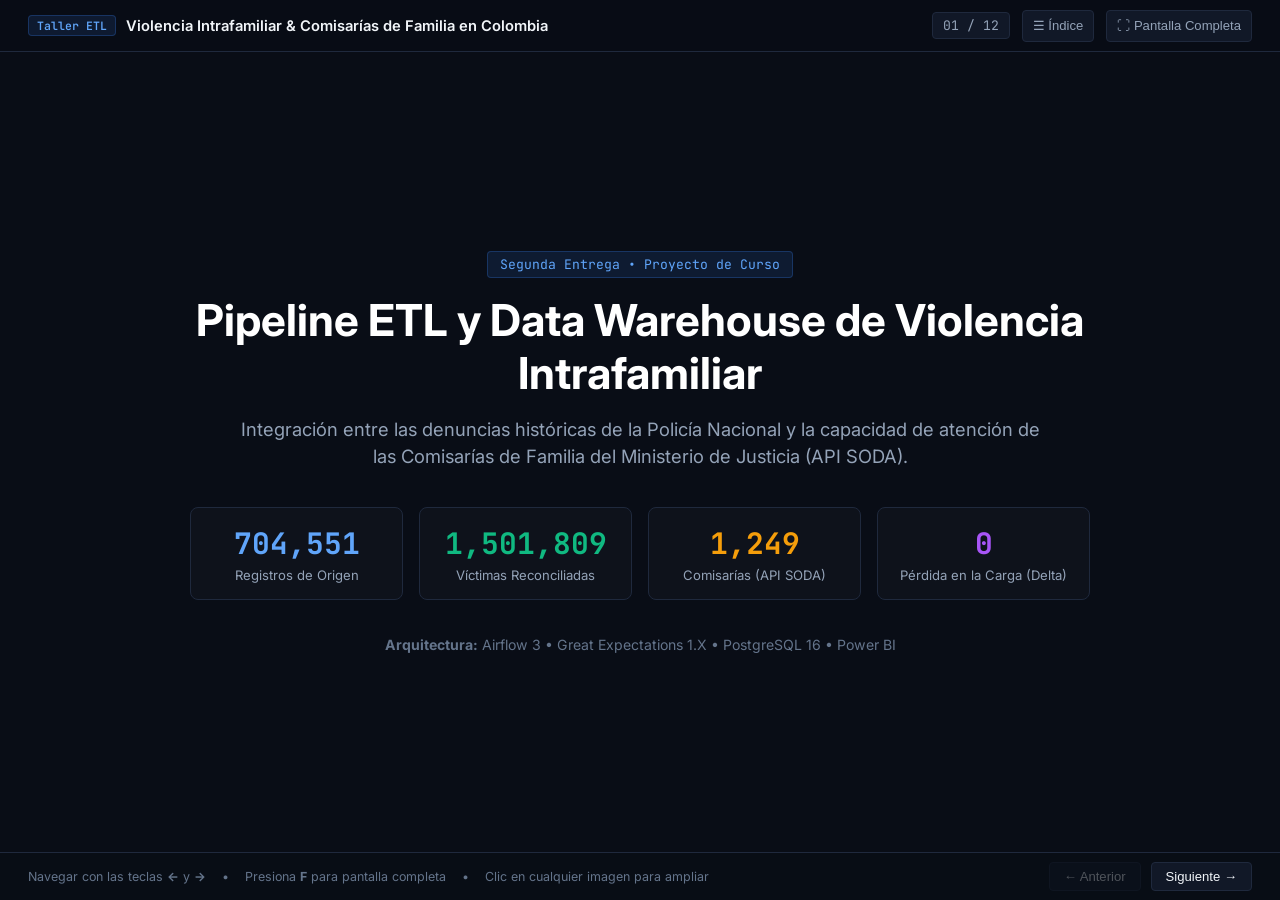
==== commit 6150c4fa: "style(slides): embed base64 images, humanize text, and align with academic engineering style" ====
--- a/slides.html
+++ b/slides.html
@@ -3,34 +3,28 @@
 <head>
   <meta charset="UTF-8">
   <meta name="viewport" content="width=device-width, initial-scale=1.0">
-  <title>Sustentación Proyecto 2: Pipeline ETL Resiliente y Data Warehouse Dimensional</title>
-  <meta name="description" content="Presentación interactiva de sustentación técnica para la Segunda Entrega del Proyecto ETL: Violencia Intrafamiliar y Comisarías de Familia en Colombia.">
+  <title>Sustentación Proyecto 2: Pipeline ETL y Data Warehouse de Violencia Intrafamiliar</title>
   <link rel="preconnect" href="https://fonts.googleapis.com">
   <link rel="preconnect" href="https://fonts.gstatic.com" crossorigin>
-  <link href="https://fonts.googleapis.com/css2?family=Inter:wght@300;400;500;600;700;800&family=JetBrains+Mono:wght@400;500;700&display=swap" rel="stylesheet">
+  <link href="https://fonts.googleapis.com/css2?family=Inter:wght@300;400;500;600;700&family=JetBrains+Mono:wght@400;500;600&display=swap" rel="stylesheet">
   <style>
     :root {
-      --bg-dark: #0a0e1a;
-      --bg-card: #121829;
-      --bg-card-hover: #18223a;
-      --border-color: #1e293b;
-      --border-highlight: #3b82f6;
-      --text-main: #f8fafc;
+      --bg: #090d16;
+      --surface: #111827;
+      --surface-elevated: #1a2234;
+      --border: #1f293d;
+      --border-subtle: #2d3748;
+      --primary: #3b82f6;
+      --primary-light: #60a5fa;
+      --success: #10b981;
+      --warning: #f59e0b;
+      --danger: #ef4444;
+      --text: #f1f5f9;
       --text-muted: #94a3b8;
       --text-dim: #64748b;
-      --accent-blue: #38bdf8;
-      --accent-indigo: #6366f1;
-      --accent-emerald: #10b981;
-      --accent-rose: #f43f5e;
-      --accent-amber: #f59e0b;
-      --accent-purple: #a855f7;
-      --font-sans: 'Inter', -apple-system, BlinkMacSystemFont, 'Segoe UI', Roboto, sans-serif;
+      --font-main: 'Inter', -apple-system, BlinkMacSystemFont, sans-serif;
       --font-mono: 'JetBrains Mono', monospace;
-      --radius-sm: 6px;
-      --radius-md: 10px;
-      --radius-lg: 16px;
-      --shadow-card: 0 10px 25px -5px rgba(0, 0, 0, 0.4), 0 8px 10px -6px rgba(0, 0, 0, 0.3);
-      --shadow-glow: 0 0 20px rgba(56, 189, 248, 0.2);
+      --radius: 8px;
     }
 
     * {
@@ -40,114 +34,89 @@
     }
 
     body {
-      font-family: var(--font-sans);
-      background-color: var(--bg-dark);
-      color: var(--text-main);
-      overflow: hidden;
+      font-family: var(--font-main);
+      background-color: var(--bg);
+      color: var(--text);
       height: 100vh;
       width: 100vw;
+      overflow: hidden;
       user-select: none;
-    }
-
-    /* Top Progress Bar */
-    #progress-bar-container {
-      position: fixed;
-      top: 0;
-      left: 0;
-      width: 100%;
-      height: 4px;
-      background: rgba(255, 255, 255, 0.08);
-      z-index: 100;
-    }
-
-    #progress-bar {
-      height: 100%;
-      width: 0%;
-      background: linear-gradient(90deg, var(--accent-indigo), var(--accent-blue), var(--accent-emerald));
-      transition: width 0.3s cubic-bezier(0.4, 0, 0.2, 1);
-    }
-
-    /* Global Header */
+      display: flex;
+      flex-direction: column;
+    }
+
+    /* Barra Superior */
     header {
-      position: fixed;
-      top: 4px;
-      left: 0;
-      right: 0;
-      height: 54px;
+      height: 52px;
+      padding: 0 28px;
       display: flex;
       align-items: center;
       justify-content: space-between;
-      padding: 0 28px;
-      background: rgba(10, 14, 26, 0.85);
-      backdrop-filter: blur(12px);
-      border-bottom: 1px solid rgba(255, 255, 255, 0.05);
-      z-index: 90;
-    }
-
-    .brand {
+      border-bottom: 1px solid var(--border);
+      background: rgba(9, 13, 22, 0.95);
+      backdrop-filter: blur(8px);
+      z-index: 50;
+    }
+
+    .header-title {
+      font-size: 0.92rem;
+      font-weight: 600;
+      color: var(--text);
+      display: flex;
+      align-items: center;
+      gap: 10px;
+    }
+
+    .course-badge {
+      font-size: 0.72rem;
+      font-family: var(--font-mono);
+      color: var(--primary-light);
+      background: rgba(59, 130, 246, 0.12);
+      border: 1px solid rgba(59, 130, 246, 0.25);
+      padding: 2px 8px;
+      border-radius: 4px;
+    }
+
+    .header-nav {
       display: flex;
       align-items: center;
       gap: 12px;
-      font-size: 0.95rem;
-      font-weight: 600;
-      color: var(--text-main);
-      letter-spacing: -0.01em;
-    }
-
-    .brand-badge {
-      background: linear-gradient(135deg, var(--accent-indigo), var(--accent-blue));
-      color: white;
-      font-size: 0.72rem;
-      font-weight: 700;
-      padding: 3px 8px;
-      border-radius: var(--radius-sm);
-      text-transform: uppercase;
-      letter-spacing: 0.05em;
-    }
-
-    .header-actions {
-      display: flex;
-      align-items: center;
-      gap: 12px;
-    }
-
-    .btn-icon {
-      background: rgba(255, 255, 255, 0.06);
-      border: 1px solid var(--border-color);
-      color: var(--text-muted);
-      width: 36px;
-      height: 36px;
-      border-radius: var(--radius-sm);
-      display: inline-flex;
-      align-items: center;
-      justify-content: center;
-      cursor: pointer;
-      transition: all 0.2s ease;
-      font-size: 0.9rem;
-    }
-
-    .btn-icon:hover {
-      background: rgba(255, 255, 255, 0.12);
-      color: var(--text-main);
-      border-color: var(--accent-blue);
-    }
-
-    .slide-counter {
+    }
+
+    .slide-num {
       font-family: var(--font-mono);
       font-size: 0.82rem;
       color: var(--text-muted);
-      background: rgba(255, 255, 255, 0.04);
-      padding: 6px 12px;
-      border-radius: var(--radius-sm);
-      border: 1px solid rgba(255, 255, 255, 0.06);
-    }
-
-    /* Slides Deck Container */
+      background: var(--surface);
+      border: 1px solid var(--border);
+      padding: 4px 10px;
+      border-radius: 4px;
+    }
+
+    .btn-top {
+      background: var(--surface);
+      border: 1px solid var(--border);
+      color: var(--text-muted);
+      height: 32px;
+      padding: 0 10px;
+      border-radius: 4px;
+      cursor: pointer;
+      font-size: 0.82rem;
+      display: inline-flex;
+      align-items: center;
+      gap: 6px;
+      transition: all 0.2s;
+    }
+
+    .btn-top:hover {
+      color: var(--text);
+      border-color: var(--primary);
+    }
+
+    /* Contenedor del Slide Deck */
     #deck {
+      flex: 1;
       position: relative;
-      width: 100vw;
-      height: calc(100vh - 54px - 48px);
-      margin-top: 54px;
       overflow: hidden;
     }
 
@@ -157,13 +126,13 @@
       left: 0;
       width: 100%;
       height: 100%;
-      padding: 32px 54px;
+      padding: 32px 48px;
       display: flex;
       flex-direction: column;
       opacity: 0;
       pointer-events: none;
-      transform: translateX(60px);
-      transition: opacity 0.35s ease, transform 0.35s cubic-bezier(0.16, 1, 0.3, 1);
+      transform: translateX(40px);
+      transition: opacity 0.3s ease, transform 0.3s ease;
       overflow-y: auto;
     }
 
@@ -174,55 +143,38 @@
     }
 
     .slide.prev {
-      transform: translateX(-60px);
+      transform: translateX(-40px);
       opacity: 0;
     }
 
-    /* Slide Header */
-    .slide-header {
-      margin-bottom: 22px;
-      display: flex;
-      justify-content: space-between;
-      align-items: flex-end;
-      border-bottom: 1px solid rgba(255, 255, 255, 0.06);
-      padding-bottom: 14px;
-    }
-
-    .slide-tag {
-      font-family: var(--font-mono);
-      font-size: 0.75rem;
-      font-weight: 600;
-      text-transform: uppercase;
-      letter-spacing: 0.08em;
-      color: var(--accent-blue);
-      margin-bottom: 4px;
+    /* Encabezados de Diapositiva */
+    .slide-intro {
+      margin-bottom: 24px;
     }
 
     .slide-title {
-      font-size: 1.85rem;
+      font-size: 1.75rem;
       font-weight: 700;
       letter-spacing: -0.02em;
-      color: var(--text-main);
-      display: flex;
-      align-items: center;
-      gap: 12px;
-    }
-
-    .slide-subtitle {
+      color: var(--text);
+      margin-bottom: 6px;
+    }
+
+    .slide-desc {
       font-size: 0.95rem;
       color: var(--text-muted);
-      margin-top: 4px;
-      max-width: 850px;
-    }
-
-    .slide-body {
+      line-height: 1.45;
+      max-width: 900px;
+    }
+
+    .slide-content {
       flex: 1;
       display: flex;
       flex-direction: column;
-      gap: 18px;
-    }
-
-    /* Layout Grids */
+      gap: 20px;
+    }
+
+    /* Cuadrículas y Layouts */
     .grid-2 {
       display: grid;
       grid-template-columns: 1fr 1fr;
@@ -233,273 +185,223 @@
     .grid-3 {
       display: grid;
       grid-template-columns: repeat(3, 1fr);
-      gap: 16px;
+      gap: 18px;
+      height: 100%;
     }
 
     .grid-4 {
       display: grid;
       grid-template-columns: repeat(4, 1fr);
-      gap: 14px;
-    }
-
-    .grid-sidebar {
+      gap: 16px;
+    }
+
+    .grid-media-side {
       display: grid;
-      grid-template-columns: 360px 1fr;
+      grid-template-columns: 1.25fr 1fr;
       gap: 24px;
       height: 100%;
     }
 
-    .grid-main-side {
-      display: grid;
-      grid-template-columns: 1.35fr 1fr;
-      gap: 22px;
-      height: 100%;
-    }
-
-    /* Card Component */
-    .card {
-      background: var(--bg-card);
-      border: 1px solid var(--border-color);
-      border-radius: var(--radius-md);
+    /* Tarjetas y Bloques */
+    .panel {
+      background: var(--surface);
+      border: 1px solid var(--border);
+      border-radius: var(--radius);
       padding: 20px;
-      box-shadow: var(--shadow-card);
       display: flex;
       flex-direction: column;
-      position: relative;
-      overflow: hidden;
-    }
-
-    .card.highlight {
-      border-color: rgba(56, 189, 248, 0.4);
-      background: linear-gradient(145deg, rgba(18, 24, 41, 0.95), rgba(30, 41, 59, 0.6));
-    }
-
-    .card.accent-emerald {
-      border-left: 4px solid var(--accent-emerald);
-    }
-
-    .card.accent-blue {
-      border-left: 4px solid var(--accent-blue);
-    }
-
-    .card.accent-amber {
-      border-left: 4px solid var(--accent-amber);
-    }
-
-    .card.accent-rose {
-      border-left: 4px solid var(--accent-rose);
-    }
-
-    .card.accent-indigo {
-      border-left: 4px solid var(--accent-indigo);
-    }
-
-    .card-title {
+    }
+
+    .panel-header {
       font-size: 1.05rem;
       font-weight: 600;
-      color: var(--text-main);
-      margin-bottom: 10px;
+      color: var(--text);
+      margin-bottom: 12px;
       display: flex;
       align-items: center;
       justify-content: space-between;
-      gap: 8px;
-    }
-
-    .card-subtitle {
+    }
+
+    .stat-box {
+      background: rgba(255, 255, 255, 0.02);
+      border: 1px solid var(--border);
+      border-radius: var(--radius);
+      padding: 16px;
+      text-align: center;
+    }
+
+    .stat-number {
+      font-family: var(--font-mono);
+      font-size: 1.85rem;
+      font-weight: 700;
+      color: var(--primary-light);
+      margin-bottom: 4px;
+    }
+
+    .stat-desc {
       font-size: 0.82rem;
       color: var(--text-muted);
-      margin-bottom: 12px;
-    }
-
-    /* Metric Badge & Pill */
-    .metric-value {
-      font-family: var(--font-mono);
-      font-size: 2rem;
-      font-weight: 700;
-      color: var(--text-main);
-      line-height: 1.1;
-      letter-spacing: -0.03em;
-    }
-
-    .metric-label {
-      font-size: 0.8rem;
-      color: var(--text-muted);
-      text-transform: uppercase;
-      letter-spacing: 0.05em;
-      margin-top: 4px;
-    }
-
-    .pill {
-      font-family: var(--font-mono);
-      font-size: 0.72rem;
-      padding: 3px 8px;
-      border-radius: 999px;
-      font-weight: 600;
-      display: inline-flex;
-      align-items: center;
-      gap: 5px;
-      width: fit-content;
-    }
-
-    .pill.emerald { background: rgba(16, 185, 129, 0.15); color: #34d399; border: 1px solid rgba(16, 185, 129, 0.3); }
-    .pill.blue { background: rgba(56, 189, 248, 0.15); color: #38bdf8; border: 1px solid rgba(56, 189, 248, 0.3); }
-    .pill.rose { background: rgba(244, 63, 94, 0.15); color: #fb7185; border: 1px solid rgba(244, 63, 94, 0.3); }
-    .pill.amber { background: rgba(245, 158, 11, 0.15); color: #fbbf24; border: 1px solid rgba(245, 158, 11, 0.3); }
-    .pill.purple { background: rgba(168, 85, 247, 0.15); color: #c084fc; border: 1px solid rgba(168, 85, 247, 0.3); }
-
-    /* Lists */
-    ul.check-list, ol.num-list {
+    }
+
+    /* Listas con viñetas limpias */
+    .story-list {
       list-style: none;
       display: flex;
       flex-direction: column;
-      gap: 10px;
-      font-size: 0.88rem;
+      gap: 14px;
+      font-size: 0.9rem;
       color: #cbd5e1;
-    }
-
-    ul.check-list li {
+      line-height: 1.5;
+    }
+
+    .story-list li {
       position: relative;
-      padding-left: 22px;
-      line-height: 1.45;
-    }
-
-    ul.check-list li::before {
-      content: "✓";
+      padding-left: 20px;
+    }
+
+    .story-list li::before {
+      content: "•";
       position: absolute;
       left: 0;
-      color: var(--accent-emerald);
-      font-weight: 700;
-      font-size: 0.9rem;
-    }
-
-    ol.num-list {
-      counter-reset: custom-counter;
-    }
-
-    ol.num-list li {
-      counter-increment: custom-counter;
+      color: var(--primary-light);
+      font-size: 1.2rem;
+      line-height: 1;
+      top: 1px;
+    }
+
+    .story-list strong {
+      color: var(--text);
+    }
+
+    /* Tablas Limpias */
+    table.clean-table {
+      width: 100%;
+      border-collapse: collapse;
+      font-size: 0.85rem;
+      text-align: left;
+    }
+
+    table.clean-table th {
+      border-bottom: 1px solid var(--border);
+      color: var(--text-dim);
+      font-weight: 600;
+      padding: 8px 12px;
+      font-size: 0.78rem;
+      text-transform: uppercase;
+      font-family: var(--font-mono);
+    }
+
+    table.clean-table td {
+      padding: 10px 12px;
+      border-bottom: 1px solid rgba(255, 255, 255, 0.03);
+      color: #cbd5e1;
+    }
+
+    table.clean-table tr:hover td {
+      background: rgba(255, 255, 255, 0.02);
+    }
+
+    /* Visualizador de Imágenes Embebidas */
+    .image-card {
+      background: #000;
+      border: 1px solid var(--border);
+      border-radius: var(--radius);
+      overflow: hidden;
       position: relative;
-      padding-left: 26px;
-      line-height: 1.45;
-    }
-
-    ol.num-list li::before {
-      content: counter(custom-counter);
-      position: absolute;
-      left: 0;
-      top: 1px;
-      background: rgba(255, 255, 255, 0.08);
-      color: var(--accent-blue);
-      font-family: var(--font-mono);
-      font-size: 0.72rem;
-      width: 18px;
-      height: 18px;
-      border-radius: 50%;
+      cursor: zoom-in;
       display: flex;
       align-items: center;
       justify-content: center;
-      font-weight: 700;
-    }
-
-    /* Tables */
-    .table-container {
-      width: 100%;
-      overflow-x: auto;
-      border-radius: var(--radius-sm);
-      border: 1px solid rgba(255, 255, 255, 0.08);
-    }
-
-    table.data-table {
-      width: 100%;
-      border-collapse: collapse;
-      font-size: 0.82rem;
-      text-align: left;
-    }
-
-    table.data-table th {
-      background: rgba(255, 255, 255, 0.04);
-      color: var(--text-muted);
-      font-family: var(--font-mono);
-      font-weight: 600;
-      text-transform: uppercase;
-      font-size: 0.72rem;
-      padding: 10px 14px;
-      border-bottom: 1px solid rgba(255, 255, 255, 0.08);
-    }
-
-    table.data-table td {
-      padding: 9px 14px;
-      border-bottom: 1px solid rgba(255, 255, 255, 0.04);
-      color: #cbd5e1;
-    }
-
-    table.data-table tr:last-child td {
-      border-bottom: none;
-    }
-
-    table.data-table tr:hover td {
-      background: rgba(255, 255, 255, 0.02);
-    }
-
-    /* Images & Lightbox Trigger */
-    .img-preview-box {
-      position: relative;
-      border-radius: var(--radius-md);
-      overflow: hidden;
-      border: 1px solid var(--border-color);
-      background: #000;
-      cursor: zoom-in;
-      display: flex;
-      align-items: center;
-      justify-content: center;
+      height: 100%;
+      min-height: 220px;
+      transition: border-color 0.2s;
+    }
+
+    .image-card:hover {
+      border-color: var(--primary-light);
+    }
+
+    .image-card img {
+      max-width: 100%;
       max-height: 100%;
-      transition: transform 0.2s ease, border-color 0.2s ease;
-    }
-
-    .img-preview-box:hover {
-      border-color: var(--accent-blue);
-      box-shadow: var(--shadow-glow);
-    }
-
-    .img-preview-box img {
-      width: 100%;
-      height: 100%;
       object-fit: contain;
       display: block;
-      transition: opacity 0.2s;
-    }
-
-    .zoom-hint {
+    }
+
+    .zoom-tag {
       position: absolute;
       bottom: 8px;
       right: 8px;
-      background: rgba(0, 0, 0, 0.75);
-      color: white;
+      background: rgba(17, 24, 39, 0.85);
+      border: 1px solid var(--border);
+      color: var(--text-muted);
       font-size: 0.72rem;
       padding: 3px 8px;
-      border-radius: var(--radius-sm);
-      backdrop-filter: blur(4px);
+      border-radius: 4px;
       pointer-events: none;
+    }
+
+    /* Barra Inferior */
+    footer {
+      height: 48px;
+      padding: 0 28px;
       display: flex;
       align-items: center;
-      gap: 4px;
-    }
-
-    /* Lightbox Modal */
+      justify-content: space-between;
+      border-top: 1px solid var(--border);
+      background: rgba(9, 13, 22, 0.95);
+      z-index: 50;
+    }
+
+    .footer-hints {
+      font-size: 0.78rem;
+      color: var(--text-dim);
+      display: flex;
+      gap: 16px;
+    }
+
+    .nav-buttons {
+      display: flex;
+      gap: 10px;
+    }
+
+    .btn-nav {
+      background: var(--surface);
+      border: 1px solid var(--border);
+      color: var(--text);
+      font-size: 0.82rem;
+      font-weight: 500;
+      padding: 6px 14px;
+      border-radius: 4px;
+      cursor: pointer;
+      transition: all 0.2s;
+    }
+
+    .btn-nav:hover {
+      background: var(--primary);
+      border-color: var(--primary);
+    }
+
+    .btn-nav:disabled {
+      opacity: 0.3;
+      pointer-events: none;
+    }
+
+    /* Modal Lightbox */
     #lightbox {
       position: fixed;
       top: 0;
       left: 0;
       width: 100vw;
       height: 100vh;
-      background: rgba(4, 7, 15, 0.94);
-      backdrop-filter: blur(10px);
-      z-index: 1000;
+      background: rgba(5, 8, 15, 0.95);
+      backdrop-filter: blur(8px);
+      z-index: 100;
       display: none;
       align-items: center;
       justify-content: center;
-      padding: 30px;
       flex-direction: column;
+      padding: 24px;
     }
 
     #lightbox.active {
@@ -507,342 +409,169 @@
     }
 
     #lightbox img {
-      max-width: 94vw;
-      max-height: 86vh;
+      max-width: 95vw;
+      max-height: 88vh;
       object-fit: contain;
-      border-radius: var(--radius-md);
-      box-shadow: 0 20px 50px rgba(0,0,0,0.8);
-      border: 1px solid rgba(255, 255, 255, 0.1);
+      border-radius: var(--radius);
+      border: 1px solid var(--border-subtle);
     }
 
     #lightbox-caption {
-      margin-top: 14px;
+      margin-top: 12px;
+      font-size: 0.9rem;
       color: var(--text-muted);
-      font-size: 0.9rem;
-      font-family: var(--font-mono);
-      text-align: center;
     }
 
     #lightbox-close {
       position: absolute;
-      top: 20px;
-      right: 24px;
-      background: rgba(255, 255, 255, 0.1);
+      top: 16px;
+      right: 20px;
+      background: rgba(255, 255, 255, 0.08);
       border: none;
-      color: white;
-      font-size: 1.5rem;
-      width: 44px;
-      height: 44px;
+      color: #fff;
+      font-size: 1.4rem;
+      width: 40px;
+      height: 40px;
       border-radius: 50%;
       cursor: pointer;
-      display: flex;
+    }
+
+    /* Drawer de Contenidos */
+    #drawer {
+      position: fixed;
+      top: 52px;
+      right: -340px;
+      width: 340px;
+      height: calc(100vh - 52px);
+      background: var(--surface);
+      border-left: 1px solid var(--border);
+      z-index: 80;
+      padding: 20px;
+      transition: right 0.25s ease;
+      overflow-y: auto;
+    }
+
+    #drawer.open {
+      right: 0;
+    }
+
+    .drawer-title {
+      font-size: 1rem;
+      font-weight: 600;
+      margin-bottom: 14px;
+      display: flex;
+      justify-content: space-between;
       align-items: center;
-      justify-content: center;
-      transition: background 0.2s;
-    }
-
-    #lightbox-close:hover {
-      background: var(--accent-rose);
-    }
-
-    /* Code Snippets */
-    .code-block {
-      font-family: var(--font-mono);
-      font-size: 0.78rem;
-      background: rgba(0, 0, 0, 0.45);
-      padding: 12px 14px;
-      border-radius: var(--radius-sm);
-      border: 1px solid rgba(255, 255, 255, 0.06);
-      color: #38bdf8;
-      overflow-x: auto;
-      line-height: 1.45;
-    }
-
-    /* Global Navigation Footer */
-    footer {
-      position: fixed;
-      bottom: 0;
-      left: 0;
-      right: 0;
-      height: 48px;
-      display: flex;
-      align-items: center;
-      justify-content: space-between;
-      padding: 0 28px;
-      background: rgba(10, 14, 26, 0.92);
-      border-top: 1px solid rgba(255, 255, 255, 0.05);
-      z-index: 90;
-    }
-
-    .nav-hints {
-      display: flex;
-      align-items: center;
-      gap: 16px;
-      font-size: 0.78rem;
-      color: var(--text-dim);
-    }
-
-    .key-badge {
-      background: rgba(255, 255, 255, 0.08);
-      color: var(--text-muted);
-      font-family: var(--font-mono);
-      padding: 2px 6px;
-      border-radius: 4px;
-      font-size: 0.72rem;
-      border: 1px solid rgba(255, 255, 255, 0.1);
-    }
-
-    .nav-controls {
-      display: flex;
-      align-items: center;
-      gap: 8px;
-    }
-
-    .nav-btn {
-      background: rgba(255, 255, 255, 0.06);
-      border: 1px solid var(--border-color);
-      color: var(--text-main);
-      padding: 6px 14px;
-      border-radius: var(--radius-sm);
-      font-size: 0.82rem;
-      font-weight: 500;
-      cursor: pointer;
-      display: flex;
-      align-items: center;
-      gap: 6px;
-      transition: all 0.2s ease;
-    }
-
-    .nav-btn:hover {
-      background: var(--accent-indigo);
-      border-color: var(--accent-indigo);
-      color: white;
-    }
-
-    .nav-btn:disabled {
-      opacity: 0.3;
-      pointer-events: none;
-    }
-
-    /* Table of Contents Drawer */
-    #toc-drawer {
-      position: fixed;
-      top: 54px;
-      right: -360px;
-      width: 360px;
-      height: calc(100vh - 54px);
-      background: rgba(14, 20, 36, 0.96);
-      backdrop-filter: blur(16px);
-      border-left: 1px solid rgba(255, 255, 255, 0.08);
-      z-index: 95;
-      padding: 24px;
-      transition: right 0.3s cubic-bezier(0.16, 1, 0.3, 1);
-      overflow-y: auto;
-      box-shadow: -10px 0 30px rgba(0,0,0,0.5);
-    }
-
-    #toc-drawer.open {
-      right: 0;
-    }
-
-    .toc-title {
-      font-size: 1.1rem;
-      font-weight: 700;
-      margin-bottom: 16px;
-      display: flex;
-      align-items: center;
-      justify-content: space-between;
-      color: var(--text-main);
-    }
-
-    .toc-list {
-      list-style: none;
-      display: flex;
-      flex-direction: column;
-      gap: 8px;
-    }
-
-    .toc-item {
-      padding: 10px 14px;
-      border-radius: var(--radius-sm);
+    }
+
+    .drawer-item {
+      padding: 8px 10px;
       font-size: 0.85rem;
       color: var(--text-muted);
+      border-radius: 4px;
       cursor: pointer;
       display: flex;
-      align-items: center;
       gap: 10px;
-      transition: all 0.15s ease;
-      border: 1px solid transparent;
-    }
-
-    .toc-item:hover {
-      background: rgba(255, 255, 255, 0.05);
-      color: var(--text-main);
-    }
-
-    .toc-item.active {
-      background: rgba(56, 189, 248, 0.12);
-      border-color: rgba(56, 189, 248, 0.3);
-      color: var(--accent-blue);
+      margin-bottom: 4px;
+      transition: background 0.15s;
+    }
+
+    .drawer-item:hover {
+      background: rgba(255, 255, 255, 0.04);
+      color: var(--text);
+    }
+
+    .drawer-item.active {
+      background: rgba(59, 130, 246, 0.15);
+      color: var(--primary-light);
       font-weight: 600;
     }
 
-    .toc-idx {
+    .drawer-num {
       font-family: var(--font-mono);
-      font-size: 0.72rem;
+      font-size: 0.75rem;
       color: var(--text-dim);
-    }
-
-    /* Print Styles */
-    @media print {
-      body {
-        overflow: visible !important;
-        height: auto !important;
-        background: #fff !important;
-        color: #000 !important;
-      }
-      header, footer, #progress-bar-container, #toc-drawer {
-        display: none !important;
-      }
-      #deck {
-        margin: 0 !important;
-        height: auto !important;
-      }
-      .slide {
-        position: relative !important;
-        opacity: 1 !important;
-        transform: none !important;
-        page-break-after: always !important;
-        height: 100vh !important;
-        padding: 20px !important;
-      }
-      .card {
-        background: #f8fafc !important;
-        border: 1px solid #cbd5e1 !important;
-        color: #000 !important;
-      }
     }
   </style>
 </head>
 <body>
 
-  <!-- Top Progress Bar -->
-  <div id="progress-bar-container">
-    <div id="progress-bar"></div>
-  </div>
-
-  <!-- Global Header -->
+  <!-- Barra Superior -->
   <header>
-    <div class="brand">
-      <span class="brand-badge">Entrega 2</span>
-      <span>ETL Violencia Intrafamiliar & Comisarías</span>
+    <div class="header-title">
+      <span class="course-badge">Taller ETL</span>
+      <span>Violencia Intrafamiliar & Comisarías de Familia en Colombia</span>
     </div>
-    <div class="header-actions">
-      <div class="slide-counter" id="slide-indicator">01 / 14</div>
-      <button class="btn-icon" id="btn-toc" title="Tabla de Contenidos (T)">☰</button>
-      <button class="btn-icon" id="btn-fullscreen" title="Pantalla Completa (F)">⛶</button>
+    <div class="header-nav">
+      <div class="slide-num" id="slide-num">01 / 12</div>
+      <button class="btn-top" id="btn-drawer">☰ Índice</button>
+      <button class="btn-top" id="btn-fs">⛶ Pantalla Completa</button>
     </div>
   </header>
 
-  <!-- Slide Deck Container -->
+  <!-- Contenedor del Slide Deck -->
   <main id="deck">
 
     <!-- SLIDE 1: PORTADA -->
     <section class="slide active" data-slide="1">
-      <div style="height: 100%; display: flex; flex-direction: column; justify-content: center; align-items: center; text-align: center; max-width: 980px; margin: 0 auto;">
-        <div class="pill purple" style="margin-bottom: 18px; font-size: 0.85rem; padding: 6px 16px;">
-          Sustentación de Arquitectura e Ingeniería de Datos (4.0/4.0 + 1.0/1.0)
-        </div>
-        <h1 style="font-size: 2.85rem; font-weight: 800; letter-spacing: -0.03em; line-height: 1.15; margin-bottom: 16px; background: linear-gradient(135deg, #ffffff 40%, var(--accent-blue) 80%); -webkit-background-clip: text; -webkit-text-fill-color: transparent;">
-          Pipeline ETL Resiliente & Data Warehouse Dimensional
+      <div style="height: 100%; display: flex; flex-direction: column; justify-content: center; align-items: center; text-align: center; max-width: 900px; margin: 0 auto;">
+        <span class="course-badge" style="margin-bottom: 16px; font-size: 0.82rem; padding: 4px 12px;">Segunda Entrega • Proyecto de Curso</span>
+        <h1 style="font-size: 2.75rem; font-weight: 700; line-height: 1.2; margin-bottom: 16px; color: #fff;">
+          Pipeline ETL y Data Warehouse de Violencia Intrafamiliar
         </h1>
-        <p style="font-size: 1.15rem; color: var(--text-muted); line-height: 1.5; margin-bottom: 28px; max-width: 820px;">
-          Integración del registro histórico de violencia intrafamiliar (Policía Nacional) con el directorio institucional de Comisarías de Familia (API REST SODA - MinJusticia).
+        <p style="font-size: 1.15rem; color: var(--text-muted); line-height: 1.5; margin-bottom: 36px; max-width: 800px;">
+          Integración entre las denuncias históricas de la Policía Nacional y la capacidad de atención de las Comisarías de Familia del Ministerio de Justicia (API SODA).
         </p>
-        
-        <div class="grid-4" style="width: 100%; margin-bottom: 32px;">
-          <div class="card" style="padding: 14px; text-align: center;">
-            <div class="metric-value" style="color: var(--accent-blue); font-size: 1.7rem;">704,551</div>
-            <div class="metric-label">Registros Primarios</div>
-          </div>
-          <div class="card" style="padding: 14px; text-align: center;">
-            <div class="metric-value" style="color: var(--accent-emerald); font-size: 1.7rem;">1,501,809</div>
-            <div class="metric-label">Víctimas Reconciliadas</div>
-          </div>
-          <div class="card" style="padding: 14px; text-align: center;">
-            <div class="metric-value" style="color: var(--accent-indigo); font-size: 1.7rem;">16 Reglas</div>
-            <div class="metric-label">Gates GX 1.X</div>
-          </div>
-          <div class="card" style="padding: 14px; text-align: center;">
-            <div class="metric-value" style="color: var(--accent-amber); font-size: 1.7rem;">3 Tests</div>
-            <div class="metric-label">Confiabilidad A/B/C</div>
-          </div>
-        </div>
-
-        <div style="font-size: 0.85rem; color: var(--text-dim); display: flex; gap: 24px; align-items: center; border-top: 1px solid rgba(255, 255, 255, 0.08); padding-top: 16px;">
-          <span><strong>Stack:</strong> Airflow 3.1.8 Task SDK • Great Expectations 1.X • PostgreSQL 16 • Power BI</span>
-          <span>•</span>
-          <span><strong>Estado:</strong> 100% Validado & Sincronizado</span>
+
+        <div class="grid-4" style="width: 100%; margin-bottom: 36px;">
+          <div class="stat-box">
+            <div class="stat-number">704,551</div>
+            <div class="stat-desc">Registros de Origen</div>
+          </div>
+          <div class="stat-box">
+            <div class="stat-number" style="color: var(--success);">1,501,809</div>
+            <div class="stat-desc">Víctimas Reconciliadas</div>
+          </div>
+          <div class="stat-box">
+            <div class="stat-number" style="color: var(--warning);">1,249</div>
+            <div class="stat-desc">Comisarías (API SODA)</div>
+          </div>
+          <div class="stat-box">
+            <div class="stat-number" style="color: #a855f7;">0</div>
+            <div class="stat-desc">Pérdida en la Carga (Delta)</div>
+          </div>
+        </div>
+
+        <div style="font-size: 0.88rem; color: var(--text-dim); display: flex; gap: 20px;">
+          <span><strong>Arquitectura:</strong> Airflow 3 • Great Expectations 1.X • PostgreSQL 16 • Power BI</span>
         </div>
       </div>
     </section>
 
-    <!-- SLIDE 2: ALCANCE ANALÍTICO R1-R7 -->
+    <!-- SLIDE 2: EL PROBLEMA Y EL ALCANCE -->
     <section class="slide" data-slide="2">
-      <div class="slide-header">
-        <div>
-          <div class="slide-tag">Requisitos Analíticos & Valor del Negocio</div>
-          <h2 class="slide-title">Continuidad R1–R5 y Nuevos Requisitos R6–R7</h2>
-          <div class="slide-subtitle">Transición desde la línea base descriptiva hacia la analítica de capacidad de respuesta institucional mediante la API SODA.</div>
-        </div>
-        <span class="pill blue">Secciones 3 y 4</span>
-      </div>
-
-      <div class="slide-body">
+      <div class="slide-intro">
+        <h2 class="slide-title">El Problema de Negocio y el Valor de la API</h2>
+        <p class="slide-desc">¿Por qué conectar las denuncias de violencia con el directorio de comisarías?</p>
+      </div>
+      <div class="slide-content">
         <div class="grid-2">
-          <!-- Columna R1-R5 -->
-          <div class="card accent-indigo">
-            <div class="card-title">
-              <span>Línea Base: Continuidad R1–R5</span>
-              <span class="pill purple">Fuente Primaria</span>
-            </div>
-            <div class="card-subtitle">Monitoreo histórico, temporal, demográfico y geográfico (Policía Nacional).</div>
-            <ul class="check-list" style="gap: 12px;">
-              <li><strong>R1 (Evolución Anual):</strong> Serie de tiempo 2010–2026. Identificación de picos post-pandemia (>150k víctimas en 2024).</li>
-              <li><strong>R2 (Concentración Geográfica):</strong> Departamentos con mayor volumen. Bogotá D.C., Antioquia y Cundinamarca concentran >45%.</li>
-              <li><strong>R3 (Brecha de Género):</strong> Desagregación por sexo y grupos etarios. El 76.8% de las víctimas son mujeres en edad productiva.</li>
-              <li><strong>R4 (Mecanismos de Agresión):</strong> Prevalencia de armas contundentes y violencia física directa (>90% de casos).</li>
-              <li><strong>R5 (Vulnerabilidad de Menores):</strong> Distribución departamental de violencia contra niños, niñas y adolescentes.</li>
-            </ul>
-          </div>
-
-          <!-- Columna R6-R7 -->
-          <div class="card accent-emerald highlight">
-            <div class="card-title">
-              <span>Valor Agregado API: Requisitos R6 y R7</span>
-              <span class="pill emerald">Integración API SODA</span>
-            </div>
-            <div class="card-subtitle">Cruces matemáticos entre la demanda de auxilio y la oferta institucional real.</div>
-            
-            <div style="display: flex; flex-direction: column; gap: 14px; margin-top: 6px;">
-              <div style="background: rgba(16, 185, 129, 0.08); border: 1px solid rgba(16, 185, 129, 0.25); border-radius: var(--radius-sm); padding: 14px;">
-                <div style="font-weight: 700; color: #34d399; font-size: 0.95rem; margin-bottom: 4px;">R6: Sobrecarga Institucional por Municipio</div>
-                <div style="font-size: 0.85rem; color: #cbd5e1; line-height: 1.4;">
-                  Calcula el ratio de <code>casos_por_comisaria = denuncias_totales / comisarias_activas</code>. Permite detectar municipios donde cada comisaría atiende más de 1,000 incidentes al año (ej. Soacha, Cali, Medellín).
-                </div>
-              </div>
-
-              <div style="background: rgba(56, 189, 248, 0.08); border: 1px solid rgba(56, 189, 248, 0.25); border-radius: var(--radius-sm); padding: 14px;">
-                <div style="font-weight: 700; color: #38bdf8; font-size: 0.95rem; margin-bottom: 4px;">R7: Índice de Prioridad Institucional (Vacío de Cobertura)</div>
-                <div style="font-size: 0.85rem; color: #cbd5e1; line-height: 1.4;">
-                  Identifica municipios con presencia significativa de violencia intrafamiliar pero con <strong>0 comisarías habilitadas</strong>. Prioriza la apertura urgente de sedes de justicia familiar en 29 municipios críticos.
-                </div>
-              </div>
-
-              <div class="pill amber" style="margin-top: 4px;">
-                Cumplimiento estricto: R6 y R7 requieren obligatoriamente datos de ambas fuentes.
-              </div>
-            </div>
+          <div class="panel">
+            <div class="panel-header">1. Lo que teníamos (Primera Entrega)</div>
+            <ul class="story-list">
+              <li><strong>Datos de la Policía Nacional:</strong> 704,551 denuncias entre 2010 y 2026.</li>
+              <li><strong>Información disponible:</strong> Fecha del hecho, municipio, edad, sexo de la víctima y tipo de arma utilizada.</li>
+              <li><strong>El límite:</strong> Sabíamos con exactitud <em>dónde y cuánto</em> ocurría la violencia, pero no sabíamos si el Estado tenía capacidad instalada para atender a las víctimas en ese territorio.</li>
+            </ul>
+          </div>
+
+          <div class="panel" style="border-color: rgba(59, 130, 246, 0.4);">
+            <div class="panel-header" style="color: var(--primary-light);">2. Lo que logramos al integrar la API SODA</div>
+            <ul class="story-list">
+              <li><strong>Directorio MinJusticia en tiempo real:</strong> 1,249 sedes de comisarías con su código DANE municipal y modalidad de atención.</li>
+              <li><strong>Pregunta R6 (Sobrecarga de Comisarías):</strong> Cruzamos denuncias contra número de sedes. Identificamos municipios desbordados con más de 1,200 casos al año por comisaría.</li>
+              <li><strong>Pregunta R7 (Vacíos de Cobertura Institucional):</strong> Cruzamos municipios con violencia activa contra municipios con cero comisarías. Identificamos <strong>29 municipios prioritarios</strong> sin presencia estatal de justicia familiar.</li>
+            </ul>
           </div>
         </div>
       </div>
@@ -850,700 +579,415 @@
 
     <!-- SLIDE 3: ARQUITECTURA DEL SISTEMA -->
     <section class="slide" data-slide="3">
-      <div class="slide-header">
-        <div>
-          <div class="slide-tag">Ingeniería & Pipeline</div>
-          <h2 class="slide-title">Arquitectura del Sistema y Flujo End-to-End</h2>
-          <div class="slide-subtitle">Diseño dual-branch con compuertas de calidad no bloqueantes a nivel profiling y compuertas críticas atómicas.</div>
-        </div>
-        <span class="pill blue">Sección 7</span>
-      </div>
-
-      <div class="slide-body">
-        <div class="grid-main-side">
-          <!-- Diagrama de Flujo -->
-          <div class="card" style="padding: 10px;">
-            <div class="img-preview-box" onclick="openLightbox('docs/Pipeline Workflow ETL-C2.png', 'Diagrama de Arquitectura y Pipeline Workflow ETL-C2')">
-              <img src="docs/Pipeline Workflow ETL-C2.png" onerror="if(!this.dataset.retried){this.dataset.retried=1;this.src='../Pipeline Workflow ETL-C2.png';}" alt="Pipeline Workflow">
-              <div class="zoom-hint">🔍 Clic para ampliar</div>
-            </div>
-          </div>
-
-          <!-- Decisiones de Ingeniería -->
-          <div class="card">
-            <div class="card-title">Decisiones Clave de Arquitectura</div>
-            <ul class="check-list" style="gap: 12px; margin-top: 6px;">
-              <li><strong>Desacoplamiento Estricto:</strong> Se separa el profiling de la transformación, y la validación de la limpieza (Sección 10).</li>
-              <li><strong>Arquitectura Dual-Branch:</strong> Ambas ramas (primaria y API) se extraen y validan en paralelo antes de confluir en la integración.</li>
-              <li><strong>Inmutabilidad de Raw:</strong> Los datos crudos se preservan intactos junto con sus manifiestos criptográficos (SHA-256).</li>
-              <li><strong>Task Interfaces Ligeras:</strong> Se evita usar XCom para mover datos masivos; solo transfiere metadatos (`batch_id`, paths parquet, métricas).</li>
-              <li><strong>Carga Atómica:</strong> PostgreSQL ejecuta la carga de 6 tablas y vistas analíticas dentro de una sola transacción ACID.</li>
+      <div class="slide-intro">
+        <h2 class="slide-title">Arquitectura del Sistema y Flujo de Datos</h2>
+        <p class="slide-desc">Diseño modular con dos ramas de ingesta, compuertas de calidad automáticas y carga atómica en PostgreSQL.</p>
+      </div>
+      <div class="slide-content">
+        <div class="grid-media-side">
+          <!-- Imagen -->
+          <div class="image-card" onclick="openLightbox('[data-uri]', 'Diagrama de Arquitectura y Pipeline ETL')">
+            <img src="[data-uri]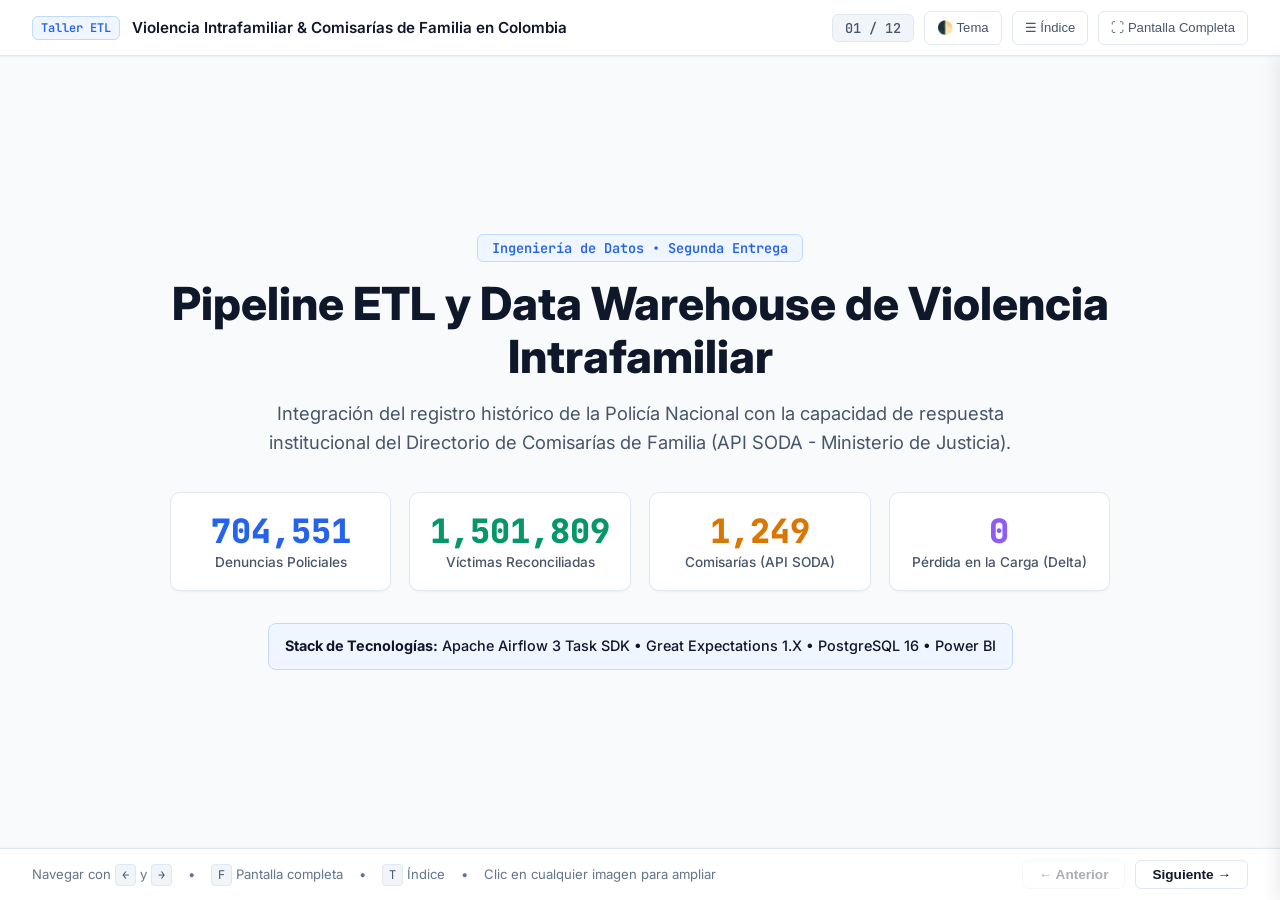
==== commit b4633be0: "style(slides): switch to academic light theme, balance card layouts, and add theme toggle" ====
--- a/slides.html
+++ b/slides.html
@@ -1,30 +1,68 @@
 <!DOCTYPE html>
-<html lang="es">
+<html lang="es" data-theme="light">
 <head>
   <meta charset="UTF-8">
   <meta name="viewport" content="width=device-width, initial-scale=1.0">
-  <title>Sustentación Proyecto 2: Pipeline ETL y Data Warehouse de Violencia Intrafamiliar</title>
+  <title>Sustentación: Pipeline ETL y Data Warehouse de Violencia Intrafamiliar</title>
   <link rel="preconnect" href="https://fonts.googleapis.com">
   <link rel="preconnect" href="https://fonts.gstatic.com" crossorigin>
-  <link href="https://fonts.googleapis.com/css2?family=Inter:wght@300;400;500;600;700&family=JetBrains+Mono:wght@400;500;600&display=swap" rel="stylesheet">
+  <link href="https://fonts.googleapis.com/css2?family=Inter:wght@400;500;600;700;800&family=JetBrains+Mono:wght@400;500;600&display=swap" rel="stylesheet">
   <style>
     :root {
-      --bg: #090d16;
-      --surface: #111827;
-      --surface-elevated: #1a2234;
-      --border: #1f293d;
-      --border-subtle: #2d3748;
+      --bg: #f8fafc;
+      --bg-alt: #f1f5f9;
+      --surface: #ffffff;
+      --surface-hover: #f8fafc;
+      --border: #e2e8f0;
+      --border-focus: #3b82f6;
+      --text: #0f172a;
+      --text-muted: #475569;
+      --text-dim: #64748b;
+      --primary: #2563eb;
+      --primary-bg: #eff6ff;
+      --primary-border: #bfdbfe;
+      --success: #059669;
+      --success-bg: #ecfdf5;
+      --success-border: #a7f3d0;
+      --warning: #d97706;
+      --warning-bg: #fffbeb;
+      --warning-border: #fde68a;
+      --danger: #dc2626;
+      --danger-bg: #fef2f2;
+      --danger-border: #fecaca;
+      --font-main: 'Inter', -apple-system, BlinkMacSystemFont, 'Segoe UI', Roboto, sans-serif;
+      --font-mono: 'JetBrains Mono', monospace;
+      --shadow-sm: 0 1px 2px rgba(0, 0, 0, 0.05);
+      --shadow-md: 0 4px 6px -1px rgba(0, 0, 0, 0.07), 0 2px 4px -2px rgba(0, 0, 0, 0.05);
+      --shadow-lg: 0 10px 15px -3px rgba(0, 0, 0, 0.08), 0 4px 6px -4px rgba(0, 0, 0, 0.04);
+      --radius: 10px;
+    }
+
+    [data-theme="dark"] {
+      --bg: #0f172a;
+      --bg-alt: #1e293b;
+      --surface: #1e293b;
+      --surface-hover: #334155;
+      --border: #334155;
+      --border-focus: #60a5fa;
+      --text: #f8fafc;
+      --text-muted: #cbd5e1;
+      --text-dim: #94a3b8;
       --primary: #3b82f6;
-      --primary-light: #60a5fa;
+      --primary-bg: #172554;
+      --primary-border: #1e40af;
       --success: #10b981;
+      --success-bg: #064e3b;
+      --success-border: #047857;
       --warning: #f59e0b;
+      --warning-bg: #451a03;
+      --warning-border: #b45309;
       --danger: #ef4444;
-      --text: #f1f5f9;
-      --text-muted: #94a3b8;
-      --text-dim: #64748b;
-      --font-main: 'Inter', -apple-system, BlinkMacSystemFont, sans-serif;
-      --font-mono: 'JetBrains Mono', monospace;
-      --radius: 8px;
+      --danger-bg: #450a0a;
+      --danger-border: #b91c1c;
+      --shadow-sm: 0 1px 2px rgba(0, 0, 0, 0.3);
+      --shadow-md: 0 4px 6px -1px rgba(0, 0, 0, 0.4);
+      --shadow-lg: 0 10px 15px -3px rgba(0, 0, 0, 0.5);
     }
 
     * {
@@ -43,77 +81,82 @@
       user-select: none;
       display: flex;
       flex-direction: column;
+      transition: background-color 0.2s ease, color 0.2s ease;
     }
 
     /* Barra Superior */
     header {
-      height: 52px;
-      padding: 0 28px;
+      height: 56px;
+      padding: 0 32px;
       display: flex;
       align-items: center;
       justify-content: space-between;
       border-bottom: 1px solid var(--border);
-      background: rgba(9, 13, 22, 0.95);
-      backdrop-filter: blur(8px);
+      background: var(--surface);
+      box-shadow: var(--shadow-sm);
       z-index: 50;
     }
 
-    .header-title {
-      font-size: 0.92rem;
+    .header-brand {
+      display: flex;
+      align-items: center;
+      gap: 12px;
+      font-size: 0.95rem;
       font-weight: 600;
       color: var(--text);
+    }
+
+    .course-tag {
+      background: var(--primary-bg);
+      color: var(--primary);
+      border: 1px solid var(--primary-border);
+      font-family: var(--font-mono);
+      font-size: 0.75rem;
+      font-weight: 600;
+      padding: 3px 8px;
+      border-radius: 6px;
+    }
+
+    .header-actions {
       display: flex;
       align-items: center;
       gap: 10px;
     }
 
-    .course-badge {
-      font-size: 0.72rem;
+    .slide-badge {
       font-family: var(--font-mono);
-      color: var(--primary-light);
-      background: rgba(59, 130, 246, 0.12);
-      border: 1px solid rgba(59, 130, 246, 0.25);
-      padding: 2px 8px;
-      border-radius: 4px;
-    }
-
-    .header-nav {
-      display: flex;
-      align-items: center;
-      gap: 12px;
-    }
-
-    .slide-num {
-      font-family: var(--font-mono);
-      font-size: 0.82rem;
+      font-size: 0.85rem;
       color: var(--text-muted);
-      background: var(--surface);
+      background: var(--bg-alt);
       border: 1px solid var(--border);
-      padding: 4px 10px;
-      border-radius: 4px;
+      padding: 4px 12px;
+      border-radius: 6px;
+      font-weight: 500;
     }
 
     .btn-top {
       background: var(--surface);
       border: 1px solid var(--border);
       color: var(--text-muted);
-      height: 32px;
-      padding: 0 10px;
-      border-radius: 4px;
+      height: 34px;
+      padding: 0 12px;
+      border-radius: 6px;
       cursor: pointer;
       font-size: 0.82rem;
+      font-weight: 500;
       display: inline-flex;
       align-items: center;
       gap: 6px;
-      transition: all 0.2s;
+      transition: all 0.15s ease;
     }
 
     .btn-top:hover {
-      color: var(--text);
-      border-color: var(--primary);
-    }
-
-    /* Contenedor del Slide Deck */
+      color: var(--primary);
+      border-color: var(--primary-border);
+      background: var(--primary-bg);
+    }
+
+    /* Contenedor Principal del Deck */
     #deck {
       flex: 1;
       position: relative;
@@ -131,8 +174,8 @@
       flex-direction: column;
       opacity: 0;
       pointer-events: none;
-      transform: translateX(40px);
-      transition: opacity 0.3s ease, transform 0.3s ease;
+      transform: translateX(30px);
+      transition: opacity 0.25s ease, transform 0.25s ease;
       overflow-y: auto;
     }
 
@@ -143,224 +186,301 @@
     }
 
     .slide.prev {
-      transform: translateX(-40px);
+      transform: translateX(-30px);
       opacity: 0;
     }
 
-    /* Encabezados de Diapositiva */
-    .slide-intro {
+    /* Encabezados de Slide */
+    .slide-header {
       margin-bottom: 24px;
     }
 
     .slide-title {
-      font-size: 1.75rem;
-      font-weight: 700;
+      font-size: 1.85rem;
+      font-weight: 800;
       letter-spacing: -0.02em;
       color: var(--text);
+      line-height: 1.2;
       margin-bottom: 6px;
     }
 
-    .slide-desc {
-      font-size: 0.95rem;
+    .slide-subtitle {
+      font-size: 1rem;
       color: var(--text-muted);
-      line-height: 1.45;
-      max-width: 900px;
-    }
-
-    .slide-content {
+      line-height: 1.5;
+      max-width: 950px;
+    }
+
+    /* Cuadrículas y Layouts sin huecos vacíos */
+    .slide-body {
       flex: 1;
       display: flex;
       flex-direction: column;
       gap: 20px;
     }
 
-    /* Cuadrículas y Layouts */
     .grid-2 {
       display: grid;
       grid-template-columns: 1fr 1fr;
-      gap: 20px;
-      height: 100%;
+      gap: 24px;
+      align-items: stretch;
     }
 
     .grid-3 {
       display: grid;
       grid-template-columns: repeat(3, 1fr);
-      gap: 18px;
-      height: 100%;
+      gap: 20px;
+      align-items: stretch;
     }
 
     .grid-4 {
       display: grid;
       grid-template-columns: repeat(4, 1fr);
+      gap: 18px;
+    }
+
+    .grid-diagram-text {
+      display: grid;
+      grid-template-columns: 1.35fr 1fr;
+      gap: 24px;
+      align-items: stretch;
+    }
+
+    /* Tarjetas y Paneles */
+    .card {
+      background: var(--surface);
+      border: 1px solid var(--border);
+      border-radius: var(--radius);
+      padding: 22px;
+      box-shadow: var(--shadow-sm);
+      display: flex;
+      flex-direction: column;
+      justify-content: space-between;
       gap: 16px;
-    }
-
-    .grid-media-side {
-      display: grid;
-      grid-template-columns: 1.25fr 1fr;
-      gap: 24px;
-      height: 100%;
-    }
-
-    /* Tarjetas y Bloques */
-    .panel {
+      transition: box-shadow 0.2s ease, border-color 0.2s ease;
+    }
+
+    .card:hover {
+      box-shadow: var(--shadow-md);
+      border-color: var(--border-focus);
+    }
+
+    .card-title {
+      font-size: 1.05rem;
+      font-weight: 700;
+      color: var(--text);
+      display: flex;
+      align-items: center;
+      gap: 8px;
+      margin-bottom: 4px;
+    }
+
+    .card-desc {
+      font-size: 0.88rem;
+      color: var(--text-muted);
+      line-height: 1.45;
+    }
+
+    /* Cajas de métricas para la portada */
+    .metric-card {
       background: var(--surface);
       border: 1px solid var(--border);
       border-radius: var(--radius);
       padding: 20px;
+      text-align: center;
+      box-shadow: var(--shadow-sm);
+    }
+
+    .metric-val {
+      font-family: var(--font-mono);
+      font-size: 2.1rem;
+      font-weight: 800;
+      color: var(--primary);
+      margin-bottom: 4px;
+      line-height: 1.1;
+    }
+
+    .metric-sub {
+      font-size: 0.85rem;
+      color: var(--text-muted);
+      font-weight: 500;
+    }
+
+    /* Listas con viñetas limpias */
+    .clean-list {
+      list-style: none;
       display: flex;
       flex-direction: column;
-    }
-
-    .panel-header {
-      font-size: 1.05rem;
-      font-weight: 600;
+      gap: 12px;
+      font-size: 0.92rem;
       color: var(--text);
-      margin-bottom: 12px;
-      display: flex;
-      align-items: center;
-      justify-content: space-between;
-    }
-
-    .stat-box {
-      background: rgba(255, 255, 255, 0.02);
-      border: 1px solid var(--border);
-      border-radius: var(--radius);
-      padding: 16px;
-      text-align: center;
-    }
-
-    .stat-number {
-      font-family: var(--font-mono);
-      font-size: 1.85rem;
-      font-weight: 700;
-      color: var(--primary-light);
-      margin-bottom: 4px;
-    }
-
-    .stat-desc {
-      font-size: 0.82rem;
-      color: var(--text-muted);
-    }
-
-    /* Listas con viñetas limpias */
-    .story-list {
-      list-style: none;
-      display: flex;
-      flex-direction: column;
-      gap: 14px;
-      font-size: 0.9rem;
-      color: #cbd5e1;
       line-height: 1.5;
     }
 
-    .story-list li {
+    .clean-list li {
       position: relative;
       padding-left: 20px;
     }
 
-    .story-list li::before {
+    .clean-list li::before {
       content: "•";
       position: absolute;
       left: 0;
-      color: var(--primary-light);
-      font-size: 1.2rem;
+      color: var(--primary);
+      font-size: 1.3rem;
       line-height: 1;
-      top: 1px;
-    }
-
-    .story-list strong {
+      top: 0;
+    }
+
+    .clean-list strong {
       color: var(--text);
-    }
-
-    /* Tablas Limpias */
-    table.clean-table {
+      font-weight: 600;
+    }
+
+    /* Cajas informativas / Callouts dentro de tarjetas */
+    .callout {
+      padding: 12px 16px;
+      border-radius: 8px;
+      font-size: 0.85rem;
+      line-height: 1.45;
+    }
+
+    .callout-primary {
+      background: var(--primary-bg);
+      color: var(--text);
+      border: 1px solid var(--primary-border);
+    }
+
+    .callout-success {
+      background: var(--success-bg);
+      color: var(--text);
+      border: 1px solid var(--success-border);
+    }
+
+    .callout-warning {
+      background: var(--warning-bg);
+      color: var(--text);
+      border: 1px solid var(--warning-border);
+    }
+
+    .callout-danger {
+      background: var(--danger-bg);
+      color: var(--text);
+      border: 1px solid var(--danger-border);
+    }
+
+    /* Tablas elegantes y claras */
+    .table-box {
+      width: 100%;
+      border-radius: 8px;
+      border: 1px solid var(--border);
+      overflow: hidden;
+      background: var(--surface);
+    }
+
+    table.styled-table {
       width: 100%;
       border-collapse: collapse;
-      font-size: 0.85rem;
+      font-size: 0.88rem;
       text-align: left;
     }
 
-    table.clean-table th {
+    table.styled-table th {
+      background: var(--bg-alt);
+      color: var(--text-dim);
+      font-family: var(--font-mono);
+      font-size: 0.78rem;
+      font-weight: 600;
+      text-transform: uppercase;
+      padding: 10px 14px;
       border-bottom: 1px solid var(--border);
-      color: var(--text-dim);
-      font-weight: 600;
-      padding: 8px 12px;
-      font-size: 0.78rem;
-      text-transform: uppercase;
-      font-family: var(--font-mono);
-    }
-
-    table.clean-table td {
-      padding: 10px 12px;
-      border-bottom: 1px solid rgba(255, 255, 255, 0.03);
-      color: #cbd5e1;
-    }
-
-    table.clean-table tr:hover td {
-      background: rgba(255, 255, 255, 0.02);
-    }
-
-    /* Visualizador de Imágenes Embebidas */
-    .image-card {
-      background: #000;
+    }
+
+    table.styled-table td {
+      padding: 10px 14px;
+      border-bottom: 1px solid var(--border);
+      color: var(--text);
+    }
+
+    table.styled-table tr:last-child td {
+      border-bottom: none;
+    }
+
+    table.styled-table tr:hover td {
+      background: var(--surface-hover);
+    }
+
+    /* Visor de Imágenes en Tarjeta */
+    .chart-container {
+      background: #ffffff;
       border: 1px solid var(--border);
-      border-radius: var(--radius);
+      border-radius: 8px;
       overflow: hidden;
+      display: flex;
+      align-items: center;
+      justify-content: center;
       position: relative;
       cursor: zoom-in;
-      display: flex;
-      align-items: center;
-      justify-content: center;
-      height: 100%;
-      min-height: 220px;
-      transition: border-color 0.2s;
-    }
-
-    .image-card:hover {
-      border-color: var(--primary-light);
-    }
-
-    .image-card img {
+      transition: all 0.2s ease;
+      height: 220px;
+    }
+
+    .chart-container:hover {
+      border-color: var(--primary);
+      box-shadow: var(--shadow-md);
+    }
+
+    .chart-container img {
       max-width: 100%;
       max-height: 100%;
       object-fit: contain;
       display: block;
     }
 
-    .zoom-tag {
+    .zoom-hint {
       position: absolute;
       bottom: 8px;
       right: 8px;
-      background: rgba(17, 24, 39, 0.85);
-      border: 1px solid var(--border);
-      color: var(--text-muted);
+      background: rgba(15, 23, 42, 0.8);
+      color: #ffffff;
       font-size: 0.72rem;
       padding: 3px 8px;
       border-radius: 4px;
+      font-weight: 500;
       pointer-events: none;
     }
 
     /* Barra Inferior */
     footer {
-      height: 48px;
-      padding: 0 28px;
+      height: 52px;
+      padding: 0 32px;
       display: flex;
       align-items: center;
       justify-content: space-between;
       border-top: 1px solid var(--border);
-      background: rgba(9, 13, 22, 0.95);
+      background: var(--surface);
       z-index: 50;
-    }
-
-    .footer-hints {
-      font-size: 0.78rem;
+      box-shadow: 0 -1px 2px rgba(0, 0, 0, 0.03);
+    }
+
+    .footer-help {
+      font-size: 0.82rem;
       color: var(--text-dim);
       display: flex;
       gap: 16px;
     }
 
-    .nav-buttons {
+    .footer-help kbd {
+      background: var(--bg-alt);
+      border: 1px solid var(--border);
+      padding: 2px 6px;
+      border-radius: 4px;
+      font-family: var(--font-mono);
+      font-size: 0.75rem;
+      color: var(--text-muted);
+    }
+
+    .footer-nav {
       display: flex;
       gap: 10px;
     }
@@ -369,39 +489,43 @@
       background: var(--surface);
       border: 1px solid var(--border);
       color: var(--text);
-      font-size: 0.82rem;
-      font-weight: 500;
-      padding: 6px 14px;
-      border-radius: 4px;
+      font-size: 0.85rem;
+      font-weight: 600;
+      padding: 6px 16px;
+      border-radius: 6px;
       cursor: pointer;
-      transition: all 0.2s;
+      display: flex;
+      align-items: center;
+      gap: 6px;
+      transition: all 0.15s ease;
     }
 
     .btn-nav:hover {
       background: var(--primary);
+      color: #ffffff;
       border-color: var(--primary);
     }
 
     .btn-nav:disabled {
-      opacity: 0.3;
+      opacity: 0.35;
       pointer-events: none;
     }
 
-    /* Modal Lightbox */
+    /* Lightbox Modal */
     #lightbox {
       position: fixed;
       top: 0;
       left: 0;
       width: 100vw;
       height: 100vh;
-      background: rgba(5, 8, 15, 0.95);
+      background: rgba(15, 23, 42, 0.92);
       backdrop-filter: blur(8px);
       z-index: 100;
       display: none;
       align-items: center;
       justify-content: center;
       flex-direction: column;
-      padding: 24px;
+      padding: 30px;
     }
 
     #lightbox.active {
@@ -409,45 +533,56 @@
     }
 
     #lightbox img {
-      max-width: 95vw;
-      max-height: 88vh;
+      max-width: 92vw;
+      max-height: 85vh;
       object-fit: contain;
       border-radius: var(--radius);
-      border: 1px solid var(--border-subtle);
+      box-shadow: 0 25px 50px -12px rgba(0, 0, 0, 0.5);
+      background: #ffffff;
+      padding: 6px;
     }
 
     #lightbox-caption {
-      margin-top: 12px;
-      font-size: 0.9rem;
-      color: var(--text-muted);
+      margin-top: 14px;
+      font-size: 0.95rem;
+      font-weight: 500;
+      color: #f8fafc;
     }
 
     #lightbox-close {
       position: absolute;
-      top: 16px;
-      right: 20px;
-      background: rgba(255, 255, 255, 0.08);
+      top: 20px;
+      right: 24px;
+      background: rgba(255, 255, 255, 0.15);
       border: none;
-      color: #fff;
-      font-size: 1.4rem;
+      color: #ffffff;
+      font-size: 1.5rem;
       width: 40px;
       height: 40px;
       border-radius: 50%;
       cursor: pointer;
+      display: flex;
+      align-items: center;
+      justify-content: center;
+    }
+
+    #lightbox-close:hover {
+      background: var(--danger);
     }
 
     /* Drawer de Contenidos */
     #drawer {
       position: fixed;
-      top: 52px;
-      right: -340px;
-      width: 340px;
-      height: calc(100vh - 52px);
+      top: 56px;
+      right: -360px;
+      width: 360px;
+      height: calc(100vh - 56px);
       background: var(--surface);
       border-left: 1px solid var(--border);
       z-index: 80;
-      padding: 20px;
-      transition: right 0.25s ease;
+      padding: 24px;
+      box-shadow: -4px 0 16px rgba(0, 0, 0, 0.08);
+      transition: right 0.25s cubic-bezier(0.16, 1, 0.3, 1);
       overflow-y: auto;
     }
 
@@ -455,42 +590,59 @@
       right: 0;
     }
 
-    .drawer-title {
-      font-size: 1rem;
-      font-weight: 600;
-      margin-bottom: 14px;
+    .drawer-header {
       display: flex;
       justify-content: space-between;
       align-items: center;
+      margin-bottom: 16px;
+    }
+
+    .drawer-header h3 {
+      font-size: 1.05rem;
+      font-weight: 700;
+      color: var(--text);
     }
 
     .drawer-item {
-      padding: 8px 10px;
-      font-size: 0.85rem;
+      padding: 10px 12px;
+      border-radius: 6px;
+      font-size: 0.88rem;
       color: var(--text-muted);
-      border-radius: 4px;
       cursor: pointer;
       display: flex;
-      gap: 10px;
+      gap: 12px;
       margin-bottom: 4px;
-      transition: background 0.15s;
+      transition: all 0.15s ease;
+      border: 1px solid transparent;
     }
 
     .drawer-item:hover {
-      background: rgba(255, 255, 255, 0.04);
+      background: var(--bg-alt);
       color: var(--text);
     }
 
     .drawer-item.active {
-      background: rgba(59, 130, 246, 0.15);
-      color: var(--primary-light);
+      background: var(--primary-bg);
+      color: var(--primary);
+      border-color: var(--primary-border);
       font-weight: 600;
     }
 
-    .drawer-num {
+    .drawer-idx {
       font-family: var(--font-mono);
-      font-size: 0.75rem;
+      font-size: 0.78rem;
       color: var(--text-dim);
+    }
+
+    /* Bloque de código */
+    .terminal-box {
+      background: #0f172a;
+      color: #38bdf8;
+      font-family: var(--font-mono);
+      font-size: 0.82rem;
+      padding: 14px 16px;
+      border-radius: 8px;
+      line-height: 1.5;
     }
   </style>
 </head>
@@ -498,12 +650,13 @@
 
   <!-- Barra Superior -->
   <header>
-    <div class="header-title">
-      <span class="course-badge">Taller ETL</span>
+    <div class="header-brand">
+      <span class="course-tag">Taller ETL</span>
       <span>Violencia Intrafamiliar & Comisarías de Familia en Colombia</span>
     </div>
-    <div class="header-nav">
-      <div class="slide-num" id="slide-num">01 / 12</div>
+    <div class="header-actions">
+      <div class="slide-badge" id="slide-num">01 / 12</div>
+      <button class="btn-top" id="btn-theme" title="Cambiar Tema">🌓 Tema</button>
       <button class="btn-top" id="btn-drawer">☰ Índice</button>
       <button class="btn-top" id="btn-fs">⛶ Pantalla Completa</button>
     </div>
@@ -514,64 +667,78 @@
 
     <!-- SLIDE 1: PORTADA -->
     <section class="slide active" data-slide="1">
-      <div style="height: 100%; display: flex; flex-direction: column; justify-content: center; align-items: center; text-align: center; max-width: 900px; margin: 0 auto;">
-        <span class="course-badge" style="margin-bottom: 16px; font-size: 0.82rem; padding: 4px 12px;">Segunda Entrega • Proyecto de Curso</span>
-        <h1 style="font-size: 2.75rem; font-weight: 700; line-height: 1.2; margin-bottom: 16px; color: #fff;">
+      <div style="height: 100%; display: flex; flex-direction: column; justify-content: center; align-items: center; text-align: center; max-width: 940px; margin: 0 auto;">
+        <span class="course-tag" style="margin-bottom: 16px; font-size: 0.85rem; padding: 4px 14px;">Ingeniería de Datos • Segunda Entrega</span>
+        <h1 style="font-size: 2.85rem; font-weight: 800; line-height: 1.15; margin-bottom: 16px; color: var(--text);">
           Pipeline ETL y Data Warehouse de Violencia Intrafamiliar
         </h1>
-        <p style="font-size: 1.15rem; color: var(--text-muted); line-height: 1.5; margin-bottom: 36px; max-width: 800px;">
-          Integración entre las denuncias históricas de la Policía Nacional y la capacidad de atención de las Comisarías de Familia del Ministerio de Justicia (API SODA).
+        <p style="font-size: 1.15rem; color: var(--text-muted); line-height: 1.55; margin-bottom: 36px; max-width: 820px;">
+          Integración del registro histórico de la Policía Nacional con la capacidad de respuesta institucional del Directorio de Comisarías de Familia (API SODA - Ministerio de Justicia).
         </p>
 
-        <div class="grid-4" style="width: 100%; margin-bottom: 36px;">
-          <div class="stat-box">
-            <div class="stat-number">704,551</div>
-            <div class="stat-desc">Registros de Origen</div>
-          </div>
-          <div class="stat-box">
-            <div class="stat-number" style="color: var(--success);">1,501,809</div>
-            <div class="stat-desc">Víctimas Reconciliadas</div>
-          </div>
-          <div class="stat-box">
-            <div class="stat-number" style="color: var(--warning);">1,249</div>
-            <div class="stat-desc">Comisarías (API SODA)</div>
-          </div>
-          <div class="stat-box">
-            <div class="stat-number" style="color: #a855f7;">0</div>
-            <div class="stat-desc">Pérdida en la Carga (Delta)</div>
+        <div class="grid-4" style="width: 100%; margin-bottom: 32px;">
+          <div class="metric-card">
+            <div class="metric-val">704,551</div>
+            <div class="metric-sub">Denuncias Policiales</div>
+          </div>
+          <div class="metric-card">
+            <div class="metric-val" style="color: var(--success);">1,501,809</div>
+            <div class="metric-sub">Víctimas Reconciliadas</div>
+          </div>
+          <div class="metric-card">
+            <div class="metric-val" style="color: var(--warning);">1,249</div>
+            <div class="metric-sub">Comisarías (API SODA)</div>
+          </div>
+          <div class="metric-card">
+            <div class="metric-val" style="color: #8b5cf6;">0</div>
+            <div class="metric-sub">Pérdida en la Carga (Delta)</div>
           </div>
         </div>
 
-        <div style="font-size: 0.88rem; color: var(--text-dim); display: flex; gap: 20px;">
-          <span><strong>Arquitectura:</strong> Airflow 3 • Great Expectations 1.X • PostgreSQL 16 • Power BI</span>
+        <div class="callout callout-primary" style="font-size: 0.9rem; font-weight: 500;">
+          <strong>Stack de Tecnologías:</strong> Apache Airflow 3 Task SDK • Great Expectations 1.X • PostgreSQL 16 • Power BI
         </div>
       </div>
     </section>
 
     <!-- SLIDE 2: EL PROBLEMA Y EL ALCANCE -->
     <section class="slide" data-slide="2">
-      <div class="slide-intro">
-        <h2 class="slide-title">El Problema de Negocio y el Valor de la API</h2>
-        <p class="slide-desc">¿Por qué conectar las denuncias de violencia con el directorio de comisarías?</p>
-      </div>
-      <div class="slide-content">
+      <div class="slide-header">
+        <h2 class="slide-title">El Problema de Negocio y el Aporte de la API</h2>
+        <p class="slide-subtitle">¿Por qué conectar las denuncias de violencia con el directorio de comisarías de familia?</p>
+      </div>
+      <div class="slide-body">
         <div class="grid-2">
-          <div class="panel">
-            <div class="panel-header">1. Lo que teníamos (Primera Entrega)</div>
-            <ul class="story-list">
-              <li><strong>Datos de la Policía Nacional:</strong> 704,551 denuncias entre 2010 y 2026.</li>
-              <li><strong>Información disponible:</strong> Fecha del hecho, municipio, edad, sexo de la víctima y tipo de arma utilizada.</li>
-              <li><strong>El límite:</strong> Sabíamos con exactitud <em>dónde y cuánto</em> ocurría la violencia, pero no sabíamos si el Estado tenía capacidad instalada para atender a las víctimas en ese territorio.</li>
-            </ul>
-          </div>
-
-          <div class="panel" style="border-color: rgba(59, 130, 246, 0.4);">
-            <div class="panel-header" style="color: var(--primary-light);">2. Lo que logramos al integrar la API SODA</div>
-            <ul class="story-list">
-              <li><strong>Directorio MinJusticia en tiempo real:</strong> 1,249 sedes de comisarías con su código DANE municipal y modalidad de atención.</li>
-              <li><strong>Pregunta R6 (Sobrecarga de Comisarías):</strong> Cruzamos denuncias contra número de sedes. Identificamos municipios desbordados con más de 1,200 casos al año por comisaría.</li>
-              <li><strong>Pregunta R7 (Vacíos de Cobertura Institucional):</strong> Cruzamos municipios con violencia activa contra municipios con cero comisarías. Identificamos <strong>29 municipios prioritarios</strong> sin presencia estatal de justicia familiar.</li>
-            </ul>
+          <!-- Columna 1 -->
+          <div class="card">
+            <div>
+              <div class="card-title">1. Lo que teníamos (Primera Entrega)</div>
+              <p class="card-desc" style="margin-bottom: 14px;">Análisis descriptivo basado únicamente en reportes de la Policía Nacional (2010 a 2026).</p>
+              <ul class="clean-list">
+                <li><strong>704,551 denuncias policiales:</strong> Registros con fecha, municipio, edad, género y tipo de arma.</li>
+                <li><strong>Preguntas resueltas (R1–R5):</strong> Cuándo ocurre más violencia, en qué departamentos se concentra, la brecha de género y la afectación a menores de edad.</li>
+                <li><strong>La gran limitación:</strong> Sabíamos con certeza <em>dónde y cuánto</em> ocurría la violencia, pero no sabíamos si el Estado tenía capacidad instalada para atender a las víctimas en ese municipio.</li>
+              </ul>
+            </div>
+            <div class="callout callout-warning">
+              <strong>El vacío analítico:</strong> Tener muchos casos en un municipio no decía si la justicia familiar estaba desbordada o si directamente no existía.
+            </div>
+          </div>
+
+          <!-- Columna 2 -->
+          <div class="card">
+            <div>
+              <div class="card-title" style="color: var(--primary);">2. Lo que logramos al integrar la API SODA</div>
+              <p class="card-desc" style="margin-bottom: 14px;">Cruce directo con las 1,249 sedes activas de comisarías del Ministerio de Justicia.</p>
+              <ul class="clean-list">
+                <li><strong>Pregunta R6 (Sobrecarga de Comisarías):</strong> Dividimos las denuncias anuales entre el número de comisarías habilitadas. Descubrimos municipios con más de 1,200 casos al año por sede.</li>
+                <li><strong>Pregunta R7 (Vacíos de Cobertura Institucional):</strong> Cruzamos los municipios con alta violencia contra aquellos que no tienen comisaría. Identificamos <strong>29 municipios prioritarios</strong> sin presencia estatal de auxilio familiar.</li>
+                <li><strong>Decisiones para política pública:</strong> Permite focalizar recursos en los lugares exactos donde las víctimas no tienen a dónde acudir.</li>
+              </ul>
+            </div>
+            <div class="callout callout-success">
+              <strong>El valor real de la API:</strong> Pasamos de un análisis policial a un diagnóstico de capacidad de respuesta del Estado.
+            </div>
           </div>
         </div>
       </div>
@@ -579,27 +746,32 @@
 
     <!-- SLIDE 3: ARQUITECTURA DEL SISTEMA -->
     <section class="slide" data-slide="3">
-      <div class="slide-intro">
+      <div class="slide-header">
         <h2 class="slide-title">Arquitectura del Sistema y Flujo de Datos</h2>
-        <p class="slide-desc">Diseño modular con dos ramas de ingesta, compuertas de calidad automáticas y carga atómica en PostgreSQL.</p>
-      </div>
-      <div class="slide-content">
-        <div class="grid-media-side">
+        <p class="slide-subtitle">Diseño modular con dos ramas de ingesta, compuertas de calidad y carga atómica en PostgreSQL.</p>
+      </div>
+      <div class="slide-body">
+        <div class="grid-diagram-text">
           <!-- Imagen -->
-          <div class="image-card" onclick="openLightbox('[data-uri]', 'Diagrama de Arquitectura y Pipeline ETL')">
+          <div class="chart-container" style="height: 100%; min-height: 380px;" onclick="openLightbox('[data-uri]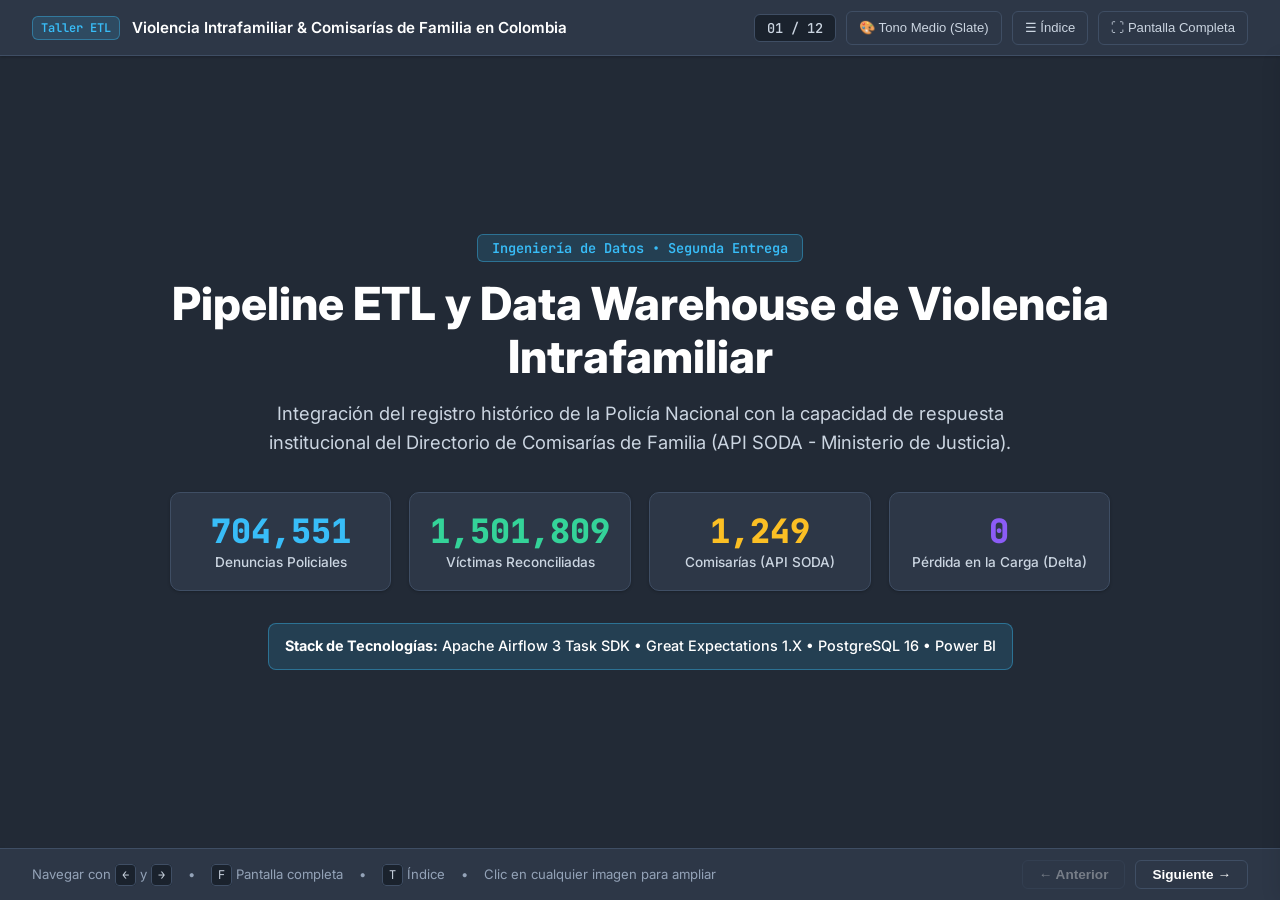
==== commit dbf9c543: "style(slides): set default theme to neutral slate medium (ni oscuro ni claro)" ====
--- a/slides.html
+++ b/slides.html
@@ -1,5 +1,5 @@
 <!DOCTYPE html>
-<html lang="es" data-theme="light">
+<html lang="es" data-theme="medium">
 <head>
   <meta charset="UTF-8">
   <meta name="viewport" content="width=device-width, initial-scale=1.0">
@@ -8,7 +8,64 @@
   <link rel="preconnect" href="https://fonts.gstatic.com" crossorigin>
   <link href="https://fonts.googleapis.com/css2?family=Inter:wght@400;500;600;700;800&family=JetBrains+Mono:wght@400;500;600&display=swap" rel="stylesheet">
   <style>
-    :root {
+    :root, [data-theme="medium"] {
+      --bg: #222a36;
+      --bg-alt: #1a222d;
+      --surface: #2d3747;
+      --surface-hover: #364254;
+      --border: #3f4e64;
+      --border-focus: #38bdf8;
+      --text: #ffffff;
+      --text-muted: #cbd5e1;
+      --text-dim: #94a3b8;
+      --primary: #38bdf8;
+      --primary-bg: rgba(56, 189, 248, 0.15);
+      --primary-border: rgba(56, 189, 248, 0.4);
+      --success: #34d399;
+      --success-bg: rgba(52, 211, 153, 0.15);
+      --success-border: rgba(52, 211, 153, 0.4);
+      --warning: #fbbf24;
+      --warning-bg: rgba(251, 191, 36, 0.15);
+      --warning-border: rgba(251, 191, 36, 0.4);
+      --danger: #f87171;
+      --danger-bg: rgba(248, 113, 113, 0.15);
+      --danger-border: rgba(248, 113, 113, 0.4);
+      --font-main: 'Inter', -apple-system, BlinkMacSystemFont, 'Segoe UI', Roboto, sans-serif;
+      --font-mono: 'JetBrains Mono', monospace;
+      --shadow-sm: 0 1px 3px rgba(0, 0, 0, 0.25);
+      --shadow-md: 0 4px 6px -1px rgba(0, 0, 0, 0.3);
+      --shadow-lg: 0 10px 15px -3px rgba(0, 0, 0, 0.35);
+      --radius: 10px;
+    }
+
+    [data-theme="slate-light"] {
+      --bg: #dbe2ea;
+      --bg-alt: #cfd8e3;
+      --surface: #edf2f7;
+      --surface-hover: #e2e8f0;
+      --border: #b8c4d4;
+      --border-focus: #2563eb;
+      --text: #0f172a;
+      --text-muted: #334155;
+      --text-dim: #64748b;
+      --primary: #1d4ed8;
+      --primary-bg: rgba(37, 99, 235, 0.12);
+      --primary-border: rgba(37, 99, 235, 0.3);
+      --success: #059669;
+      --success-bg: rgba(5, 150, 105, 0.12);
+      --success-border: rgba(5, 150, 105, 0.3);
+      --warning: #b45309;
+      --warning-bg: rgba(180, 83, 9, 0.12);
+      --warning-border: rgba(180, 83, 9, 0.3);
+      --danger: #b91c1c;
+      --danger-bg: rgba(185, 28, 28, 0.12);
+      --danger-border: rgba(185, 28, 28, 0.3);
+      --shadow-sm: 0 1px 3px rgba(0, 0, 0, 0.1);
+      --shadow-md: 0 4px 6px -1px rgba(0, 0, 0, 0.15);
+      --shadow-lg: 0 10px 15px -3px rgba(0, 0, 0, 0.2);
+    }
+
+    [data-theme="light"] {
       --bg: #f8fafc;
       --bg-alt: #f1f5f9;
       --surface: #ffffff;
@@ -30,20 +87,17 @@
       --danger: #dc2626;
       --danger-bg: #fef2f2;
       --danger-border: #fecaca;
-      --font-main: 'Inter', -apple-system, BlinkMacSystemFont, 'Segoe UI', Roboto, sans-serif;
-      --font-mono: 'JetBrains Mono', monospace;
       --shadow-sm: 0 1px 2px rgba(0, 0, 0, 0.05);
-      --shadow-md: 0 4px 6px -1px rgba(0, 0, 0, 0.07), 0 2px 4px -2px rgba(0, 0, 0, 0.05);
-      --shadow-lg: 0 10px 15px -3px rgba(0, 0, 0, 0.08), 0 4px 6px -4px rgba(0, 0, 0, 0.04);
-      --radius: 10px;
+      --shadow-md: 0 4px 6px -1px rgba(0, 0, 0, 0.07);
+      --shadow-lg: 0 10px 15px -3px rgba(0, 0, 0, 0.08);
     }
 
     [data-theme="dark"] {
-      --bg: #0f172a;
-      --bg-alt: #1e293b;
-      --surface: #1e293b;
-      --surface-hover: #334155;
-      --border: #334155;
+      --bg: #0b0f19;
+      --bg-alt: #131926;
+      --surface: #182030;
+      --surface-hover: #202b3f;
+      --border: #243046;
       --border-focus: #60a5fa;
       --text: #f8fafc;
       --text-muted: #cbd5e1;
@@ -1379,18 +1433,27 @@
       }
     }
 
+    const themeList = ['medium', 'slate-light', 'light', 'dark'];
+    const themeLabels = {
+      'medium': 'Tono Medio (Slate)',
+      'slate-light': 'Medio Claro (Platino)',
+      'light': 'Modo Claro',
+      'dark': 'Modo Oscuro'
+    };
+
     function toggleTheme() {
-      const current = document.documentElement.getAttribute('data-theme') || 'light';
-      const target = current === 'light' ? 'dark' : 'light';
+      const current = document.documentElement.getAttribute('data-theme') || 'medium';
+      const nextIdx = (themeList.indexOf(current) + 1) % themeList.length;
+      const target = themeList[nextIdx];
       document.documentElement.setAttribute('data-theme', target);
+      btnTheme.textContent = '🎨 ' + themeLabels[target];
       localStorage.setItem('presentation-theme', target);
     }
 
     // Load saved theme if any
-    const savedTheme = localStorage.getItem('presentation-theme');
-    if (savedTheme) {
-      document.documentElement.setAttribute('data-theme', savedTheme);
-    }
+    const savedTheme = localStorage.getItem('presentation-theme') || 'medium';
+    document.documentElement.setAttribute('data-theme', savedTheme);
+    btnTheme.textContent = '🎨 ' + (themeLabels[savedTheme] || 'Tono Medio');
 
     function openLightbox(src, caption) {
       lightboxImg.src = src;
